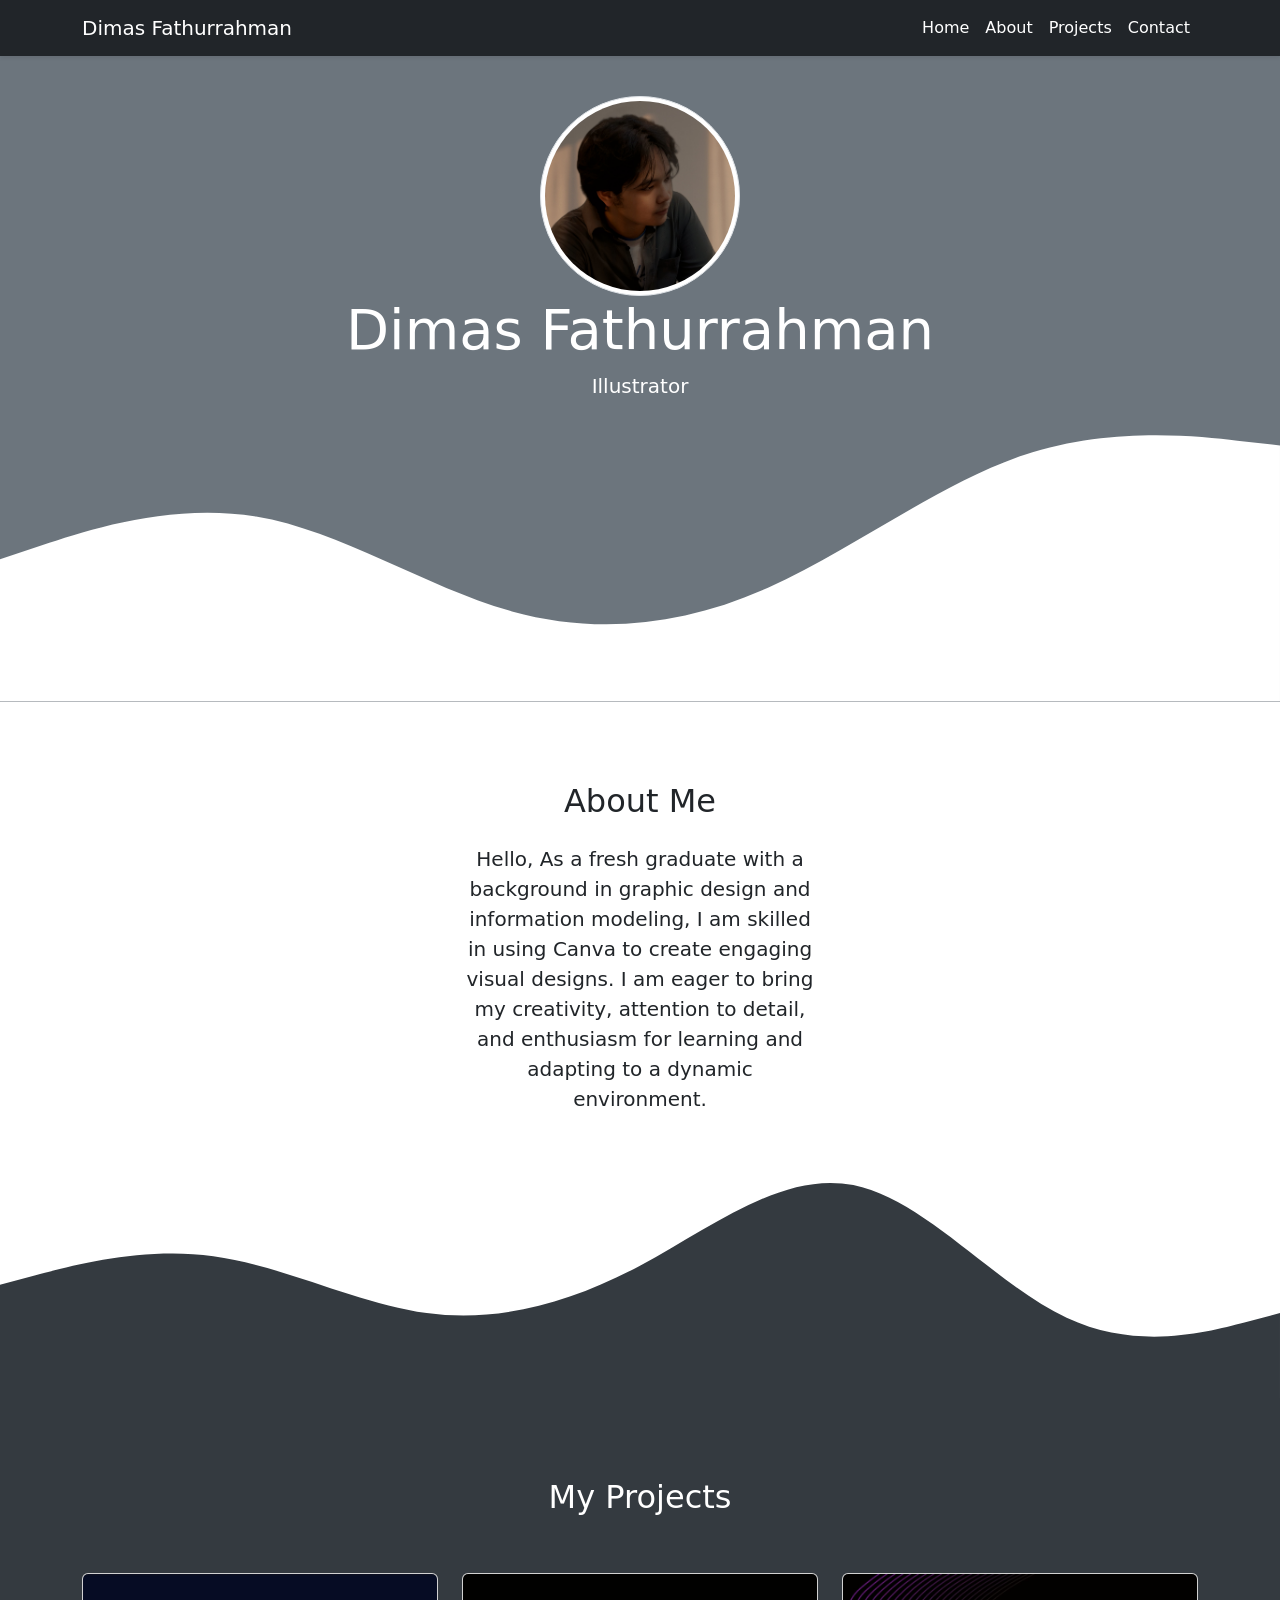
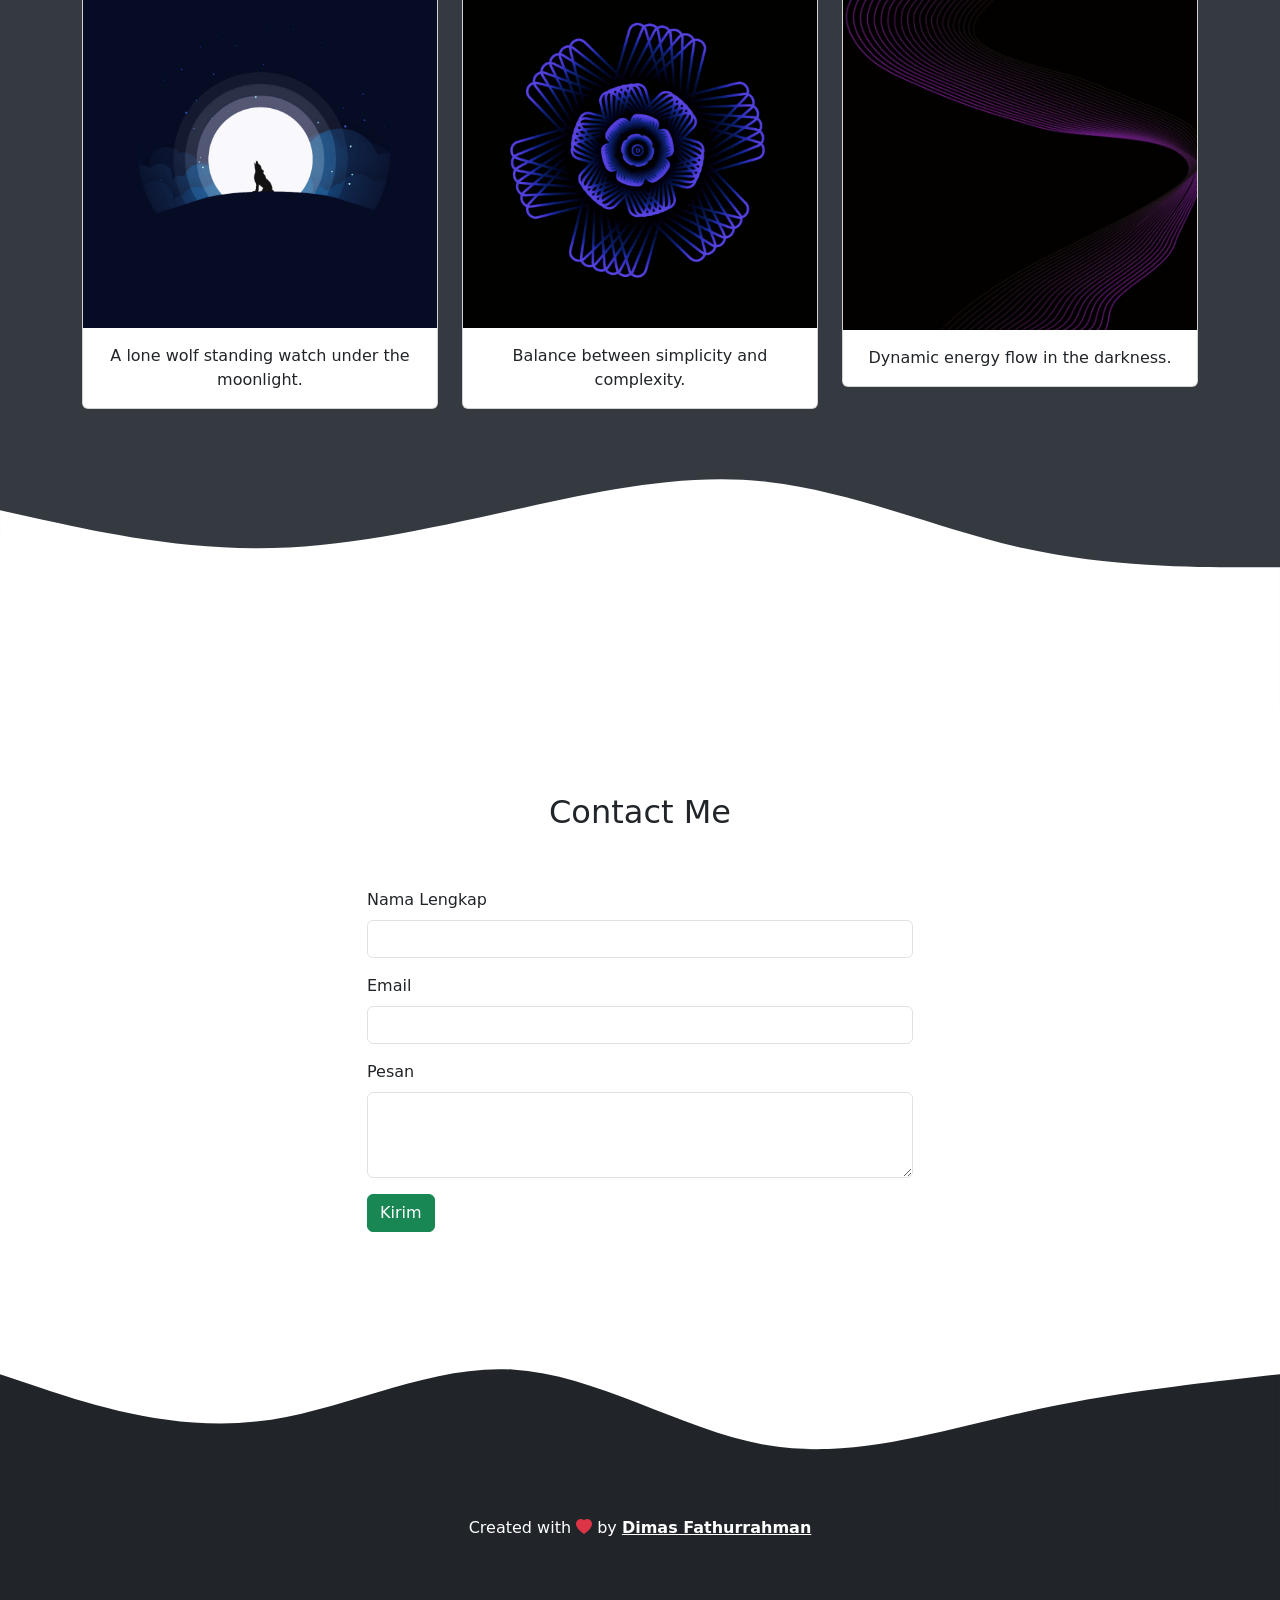
==== index.html @ 8beebd37 "Add Google Analytics" ====
<!DOCTYPE html>
<html lang="en">
  <head>
    <!-- Required meta tags -->
    <meta charset="utf-8" />
    <meta name="viewport" content="width=device-width, initial-scale=1" />

    <!-- Bootstrap CSS -->
    <link href="https://cdn.jsdelivr.net/npm/bootstrap@5.0.2/dist/css/bootstrap.min.css" rel="stylesheet" integrity="sha384-EVSTQN3/azprG1Anm3QDgpJLIm9Nao0Yz1ztcQTwFspd3yD65VohhpuuCOmLASjC" crossorigin="anonymous" />

    <!-- Google tag (gtag.js) -->
    <script async src="https://www.googletagmanager.com/gtag/js?id=G-NC01LEGBZ4"></script>
    <script>
    window.dataLayer = window.dataLayer || [];
    function gtag(){dataLayer.push(arguments);}
    gtag('js', new Date());

   gtag('config', 'G-NC01LEGBZ4');
  </script>

    <!-- Bootstrap Icon -->
    <link rel="stylesheet" href="https://cdn.jsdelivr.net/npm/bootstrap-icons@1.11.3/font/bootstrap-icons.min.css" />

    <!-- AOS -->
    <link rel="stylesheet" href="https://unpkg.com/aos@next/dist/aos.css" />

    <!-- My css -->
    <link rel="stylesheet" href="style.css" />

    <title>My Portofolio | Dimas Fathurrahman</title>
  </head>
  <body id="home">
    <!-- Navbar -->
    <nav class="navbar navbar-expand-lg navbar-light bg-dark shadow-sm fixed-top">
      <div class="container">
        <a class="navbar-brand text-white" href="#">Dimas Fathurrahman</a>
        <button class="navbar-toggler" type="button" data-bs-toggle="collapse" data-bs-target="#navbarNavAltMarkup" aria-controls="navbarNavAltMarkup" aria-expanded="false" aria-label="Toggle navigation">
          <span class="navbar-toggler-icon"></span>
        </button>
        <div class="collapse navbar-collapse" id="navbarNavAltMarkup">
          <div class="navbar-nav ms-auto">
            <a class="nav-link active text-white" aria-current="page" href="#home">Home</a>
            <a class="nav-link text-white" href="#about">About</a>
            <a class="nav-link text-white" href="#projects">Projects</a>
            <a class="nav-link text-white" href="#contact">Contact</a>
          </div>
        </div>
      </div>
    </nav>
    <!-- Akhir Navbar -->

    <!-- Jumbotron -->
    <section class="jumbotron text-center">
      <img src="img/img4.jpeg" alt="Dimas Fathurrahman" width="200" class="rounded-circle img-thumbnail" />
      <h1 class="display-4 text-white">Dimas Fathurrahman</h1>
      <p class="lead text-white">Illustrator</p>
      <svg xmlns="http://www.w3.org/2000/svg" viewBox="0 0 1440 320">
        <path
          fill="#ffffff"
          fill-opacity="1"
          d="M0,160L48,144C96,128,192,96,288,112C384,128,480,192,576,218.7C672,245,768,235,864,192C960,149,1056,75,1152,42.7C1248,11,1344,21,1392,26.7L1440,32L1440,320L1392,320C1344,320,1248,320,1152,320C1056,320,960,320,864,320C768,320,672,320,576,320C480,320,384,320,288,320C192,320,96,320,48,320L0,320Z"
        ></path>
      </svg>
    </section>
    <!-- Akhir Jumbotron -->

    <!-- About -->
    <section id="about">
      <div class="container" data-aos="fade-up" data-aos-offset="250" data-aos-duration="500" data-aos-delay="100">
        <div class="row text-center mb-3">
          <div class="col">
            <h2>About Me</h2>
          </div>
        </div>
        <div class="row justify-content-center fs-5 text-center">
          <div class="col-md-4">Hello, As a fresh graduate with a background in graphic design and information modeling, I am skilled in using Canva to create engaging visual designs. I am eager to bring my creativity, attention to detail, and enthusiasm for learning and adapting to a dynamic environment.</div>
        </div>
      </div>
      <svg xmlns="http://www.w3.org/2000/svg" viewBox="0 0 1440 320">
        <path
          fill="#343A40"
          fill-opacity="1"
          d="M0,192L40,181.3C80,171,160,149,240,160C320,171,400,213,480,224C560,235,640,213,720,170.7C800,128,880,64,960,80C1040,96,1120,192,1200,229.3C1280,267,1360,245,1400,234.7L1440,224L1440,320L1400,320C1360,320,1280,320,1200,320C1120,320,1040,320,960,320C880,320,800,320,720,320C640,320,560,320,480,320C400,320,320,320,240,320C160,320,80,320,40,320L0,320Z"
        ></path>
      </svg>
    </section>
    <!-- Akhir About -->

    <!-- Projects -->
    <section id="projects">
      <div class="container">
        <div class="row text-center pb-5">
          <div class="col text-white">
            <h2>My Projects</h2>
          </div>
        </div>
        <div class="row justify-content-center text-center">
          <div class="col-md-4 mb-3">
            <div class="card" data-aos="flip-left" data-aos-duration="500">
              <img src="img/projects/1.Moon & Wolf.jpeg" class="card-img-top" alt="Project 1" />
              <div class="card-body">
                <p class="card-text">A lone wolf standing watch under the moonlight.</p>
              </div>
            </div>
          </div>
          <div class="col-md-4 mb-3 text-center">
            <div class="card" data-aos="flip-left" data-aos-duration="500" data-aos-delay="100">
              <img src="img/projects/2.flower.jpeg" class="card-img-top" alt="Project 2" />
              <div class="card-body">
                <p class="card-text">Balance between simplicity and complexity.</p>
              </div>
            </div>
          </div>
          <div class="col-md-4 mb-3 text-center">
            <div class="card" data-aos="flip-left" data-aos-duration="500" data-aos-delay="200">
              <img src="img/projects/3.abstrak.jpeg" class="card-img-top" alt="Project 3" />
              <div class="card-body">
                <p class="card-text">Dynamic energy flow in the darkness.</p>
              </div>
            </div>
          </div>
        </div>
      </div>
      <svg xmlns="http://www.w3.org/2000/svg" viewBox="0 0 1440 320">
        <path
          fill="#ffffff"
          fill-opacity="1"
          d="M0,96L48,106.7C96,117,192,139,288,138.7C384,139,480,117,576,96C672,75,768,53,864,64C960,75,1056,117,1152,138.7C1248,160,1344,160,1392,160L1440,160L1440,320L1392,320C1344,320,1248,320,1152,320C1056,320,960,320,864,320C768,320,672,320,576,320C480,320,384,320,288,320C192,320,96,320,48,320L0,320Z"
        ></path>
      </svg>
    </section>
    <!-- Akhir Projects -->

    <!-- Contact -->
    <section id="contact">
      <div class="container">
        <div class="row text-center mb-5 mt-1" data-aos="zoom-in">
          <div class="col">
            <h2>Contact Me</h2>
          </div>
        </div>
        <div class="row justify-content-center">
          <div class="col-md-6">
            <div class="alert alert-success alert-dismissible fade show d-none my-Alert" role="alert">
              <strong>Terima Kasih!</strong> Pesan anda telah kami terima.
              <button type="button" class="btn-close" data-bs-dismiss="alert" aria-label="Close"></button>
            </div>
            <form name="df-contact-form">
              <div class="mb-3" data-aos="zoom-in-right" data-aos-duration="500" data-aos-delay="210">
                <label for="name" class="form-label">Nama Lengkap</label>
                <input type="name" class="form-control" id="name" aria-describedby="name" name="nama" />
              </div>
              <div class="mb-3" data-aos="zoom-in-right" data-aos-duration="500" data-aos-delay="220">
                <label for="email" class="form-label">Email</label>
                <input type="email" class="form-control" id="email" aria-describedby="email" name="email" />
              </div>
              <div class="mb-3" data-aos="zoom-in-right" data-aos-duration="500" data-aos-delay="230">
                <label for="pesan" class="form-label">Pesan</label>
                <textarea class="form-control" id="pesan" rows="3" name="pesan"></textarea>
              </div>
              <button type="submit" class="btn btn-success btn-Kirim" data-aos="zoom-in-right" data-aos-duration="500" data-aos-delay="240">Kirim</button>

              <button class="btn btn-primary btn-Loading d-none" type="button" disabled>
                <span class="spinner-border spinner-border-sm" role="status" aria-hidden="true"></span>
                Loading...
              </button>
            </form>
          </div>
        </div>
      </div>
      <svg xmlns="http://www.w3.org/2000/svg" viewBox="0 0 1440 320">
        <path
          fill="#212529"
          fill-opacity="1"
          d="M0,160L48,176C96,192,192,224,288,213.3C384,203,480,149,576,154.7C672,160,768,224,864,240C960,256,1056,224,1152,202.7C1248,181,1344,171,1392,165.3L1440,160L1440,320L1392,320C1344,320,1248,320,1152,320C1056,320,960,320,864,320C768,320,672,320,576,320C480,320,384,320,288,320C192,320,96,320,48,320L0,320Z"
        ></path>
      </svg>
    </section>
    <!-- Akhir Contact -->

    <!-- Footer -->
    <footer class="bg-dark text-white text-center pb-5">
      <p>Created with <i class="bi bi-heart-fill text-danger"></i> by <a href="https://www.instagram.com/thrhmn_/" class="text-white fw-bold text-center">Dimas Fathurrahman</a></p>
    </footer>
    <!-- Akhir Footer -->

    <script src="https://cdn.jsdelivr.net/npm/bootstrap@5.0.2/dist/js/bootstrap.bundle.min.js" integrity="sha384-MrcW6ZMFYlzcLA8Nl+NtUVF0sA7MsXsP1UyJoMp4YLEuNSfAP+JcXn/tWtIaxVXM" crossorigin="anonymous"></script>

    <script src="https://unpkg.com/aos@next/dist/aos.js"></script>
    <script>
      AOS.init({
        once: true,
      });
    </script>

    <script>
      const scriptURL = 'https://script.google.com/macros/s/AKfycbwLr-Pr0lp5Mek0Xwo0tC-mddQ91DbyA2k76PcYAAP-7Ls1w9oLa7tsB1VJ7W-6szqH/exec';
      const form = document.forms['df-contact-form'];
      const btnKirim = document.querySelector('.btn-Kirim');
      const btnLoading = document.querySelector('.btn-Loading');
      const myAlert = document.querySelector('.my-Alert');

      form.addEventListener('submit', (e) => {
        e.preventDefault();
        // ketika tombol submit diklik
        // tampilkan tombol loading, hilangkan tombol kirim
        btnLoading.classList.toggle('d-none');
        btnKirim.classList.toggle('d-none');
        fetch(scriptURL, { method: 'POST', body: new FormData(form) })
          .then((response) => {
            // tampilkan tombol kirim, hilangkan tombol loading
            btnLoading.classList.toggle('d-none');
            btnKirim.classList.toggle('d-none');
            // tampilkan alert
            myAlert.classList.toggle('d-none');
            // reset formnya
            form.reset();
            console.log('Success!', response);
          })
          .catch((error) => console.error('Error!', error.message));
      });
    </script>
  </body>
</html>
---- style.css ----
.jumbotron {
  padding-top: 6rem;
  background-color: #6C757D;
}

#projects {
  background-color: #343A40;
}

section {
  padding-top: 5rem;
}
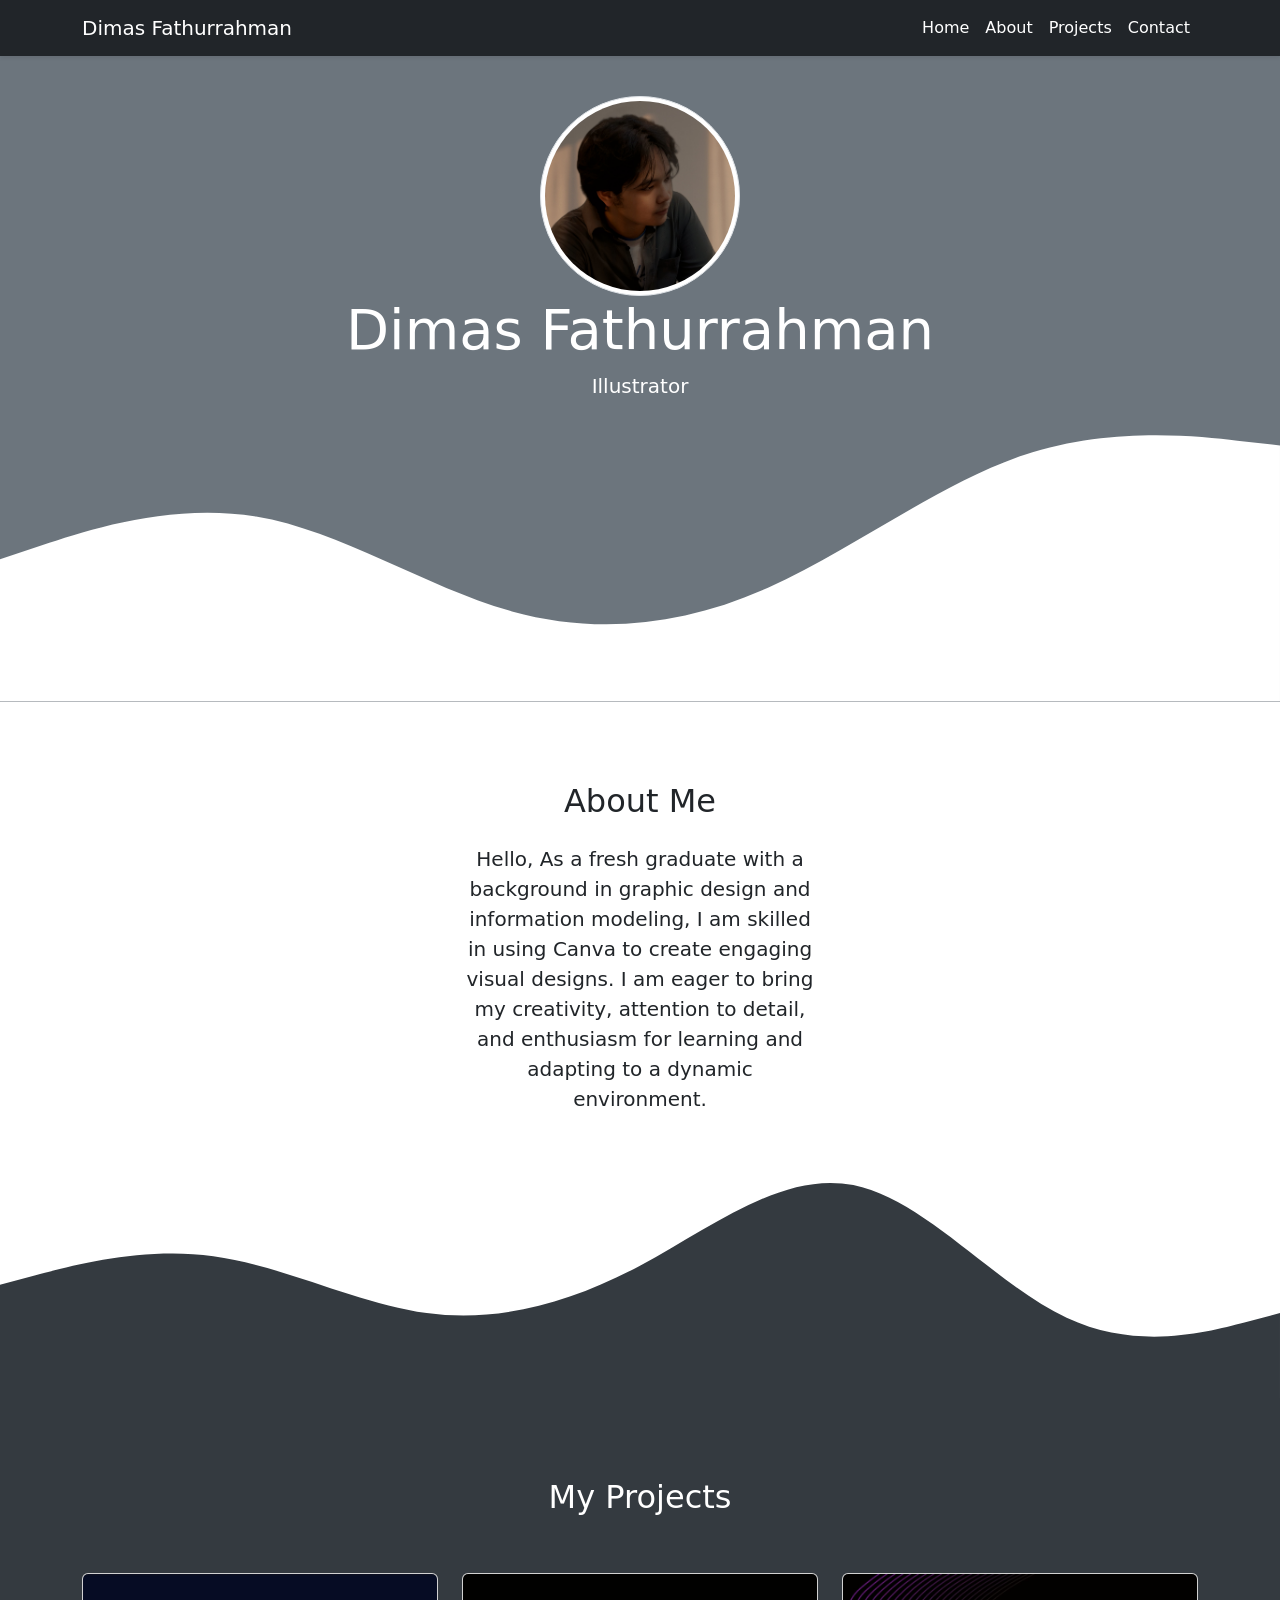
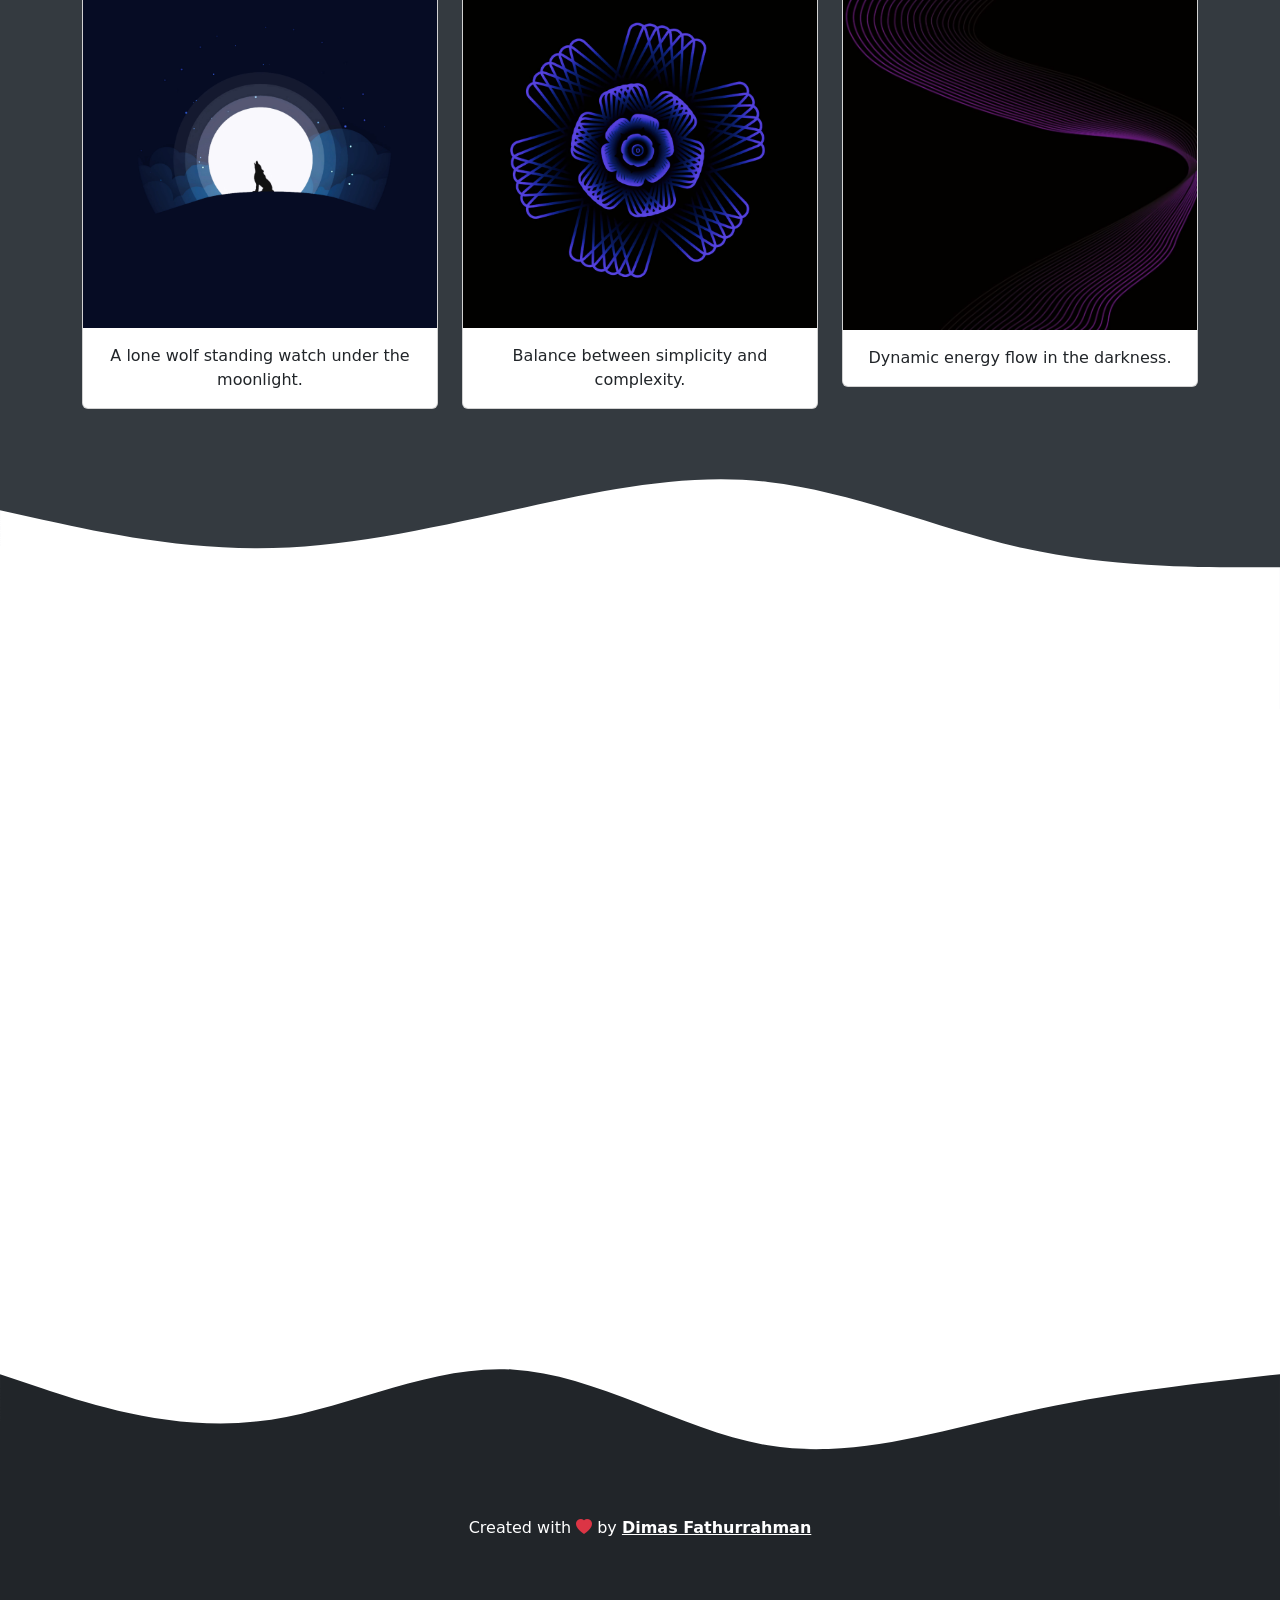
==== commit 2c49036a: "Add GSC" ====
--- a/index.html
+++ b/index.html
@@ -7,6 +7,9 @@
 
     <!-- Bootstrap CSS -->
     <link href="https://cdn.jsdelivr.net/npm/bootstrap@5.0.2/dist/css/bootstrap.min.css" rel="stylesheet" integrity="sha384-EVSTQN3/azprG1Anm3QDgpJLIm9Nao0Yz1ztcQTwFspd3yD65VohhpuuCOmLASjC" crossorigin="anonymous" />
+
+    <!-- Google Search Console (GSC) -->
+    <meta name="google-site-verification" content="OAF0Wc9Ae4tb3LP0bGhVXVyL1AJOgVFbr2JbV7_A9CA" />
 
     <!-- Google tag (gtag.js) -->
     <script async src="https://www.googletagmanager.com/gtag/js?id=G-NC01LEGBZ4"></script>
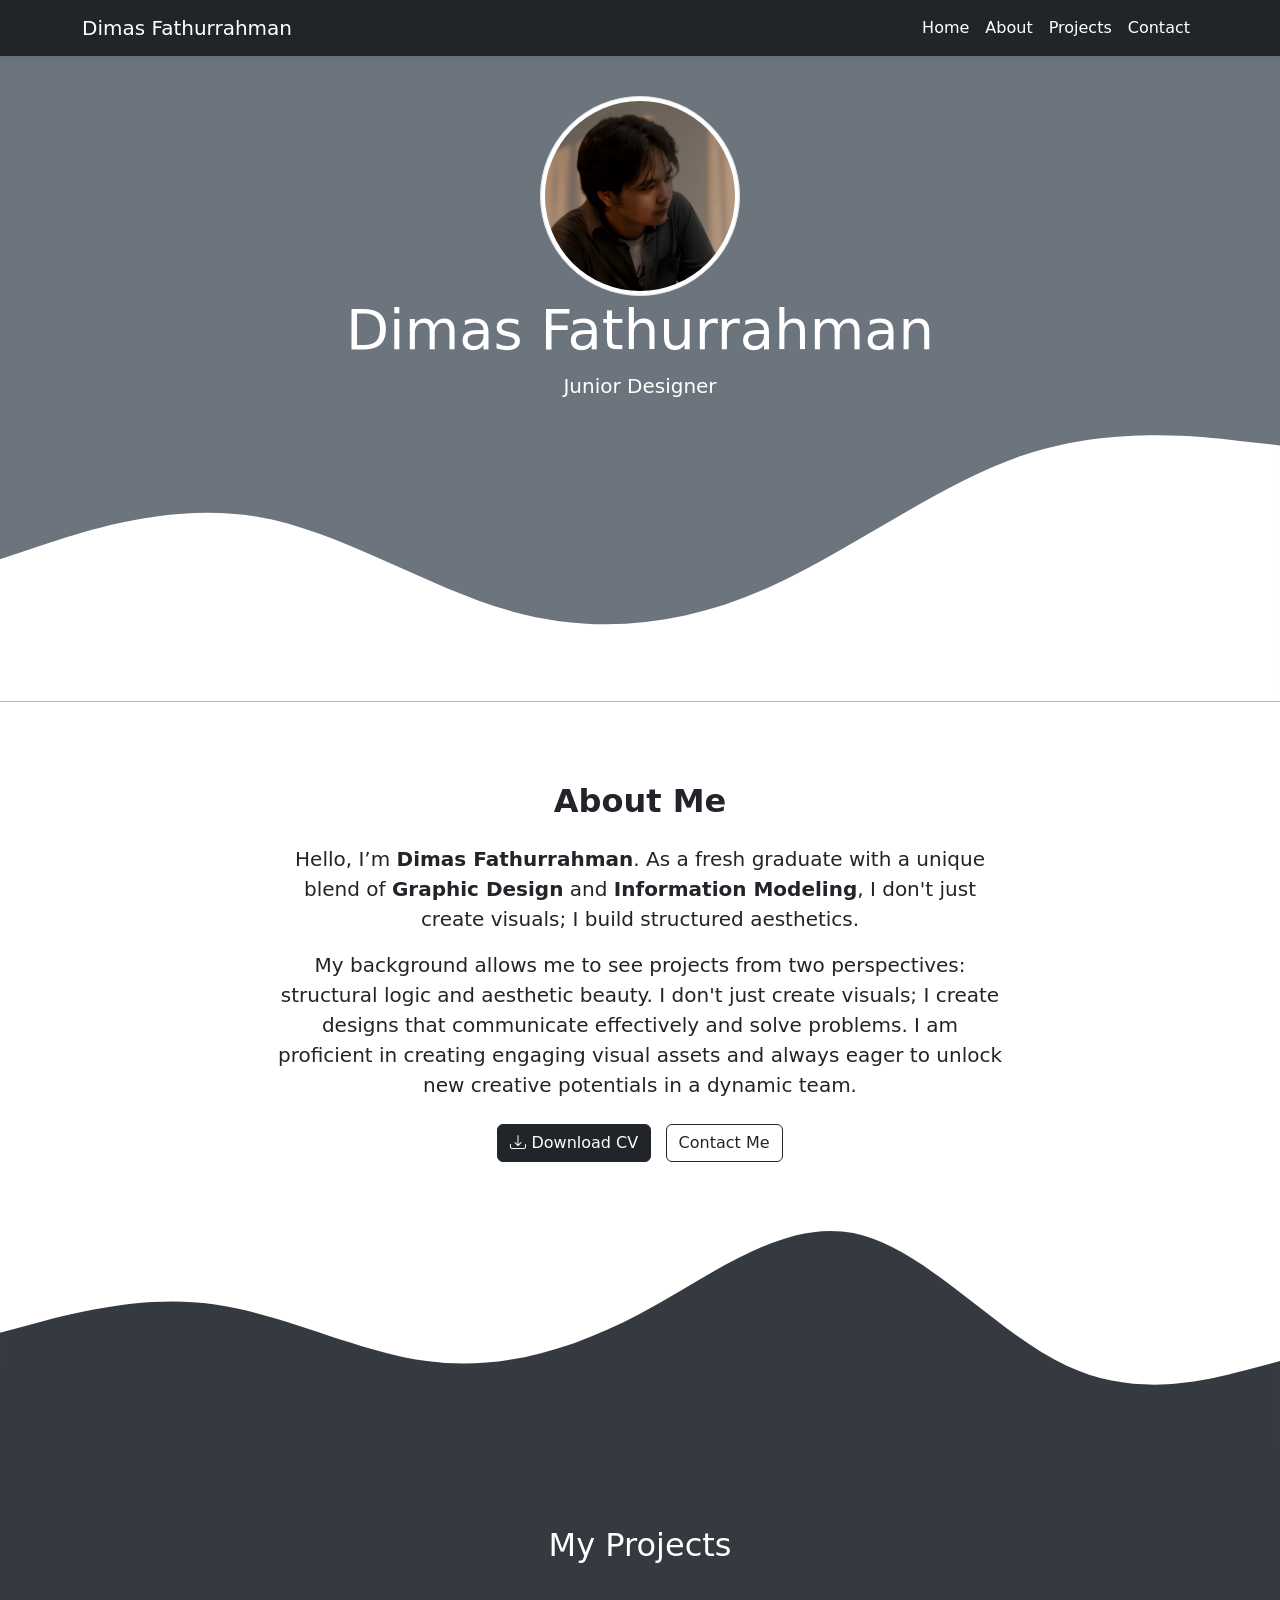
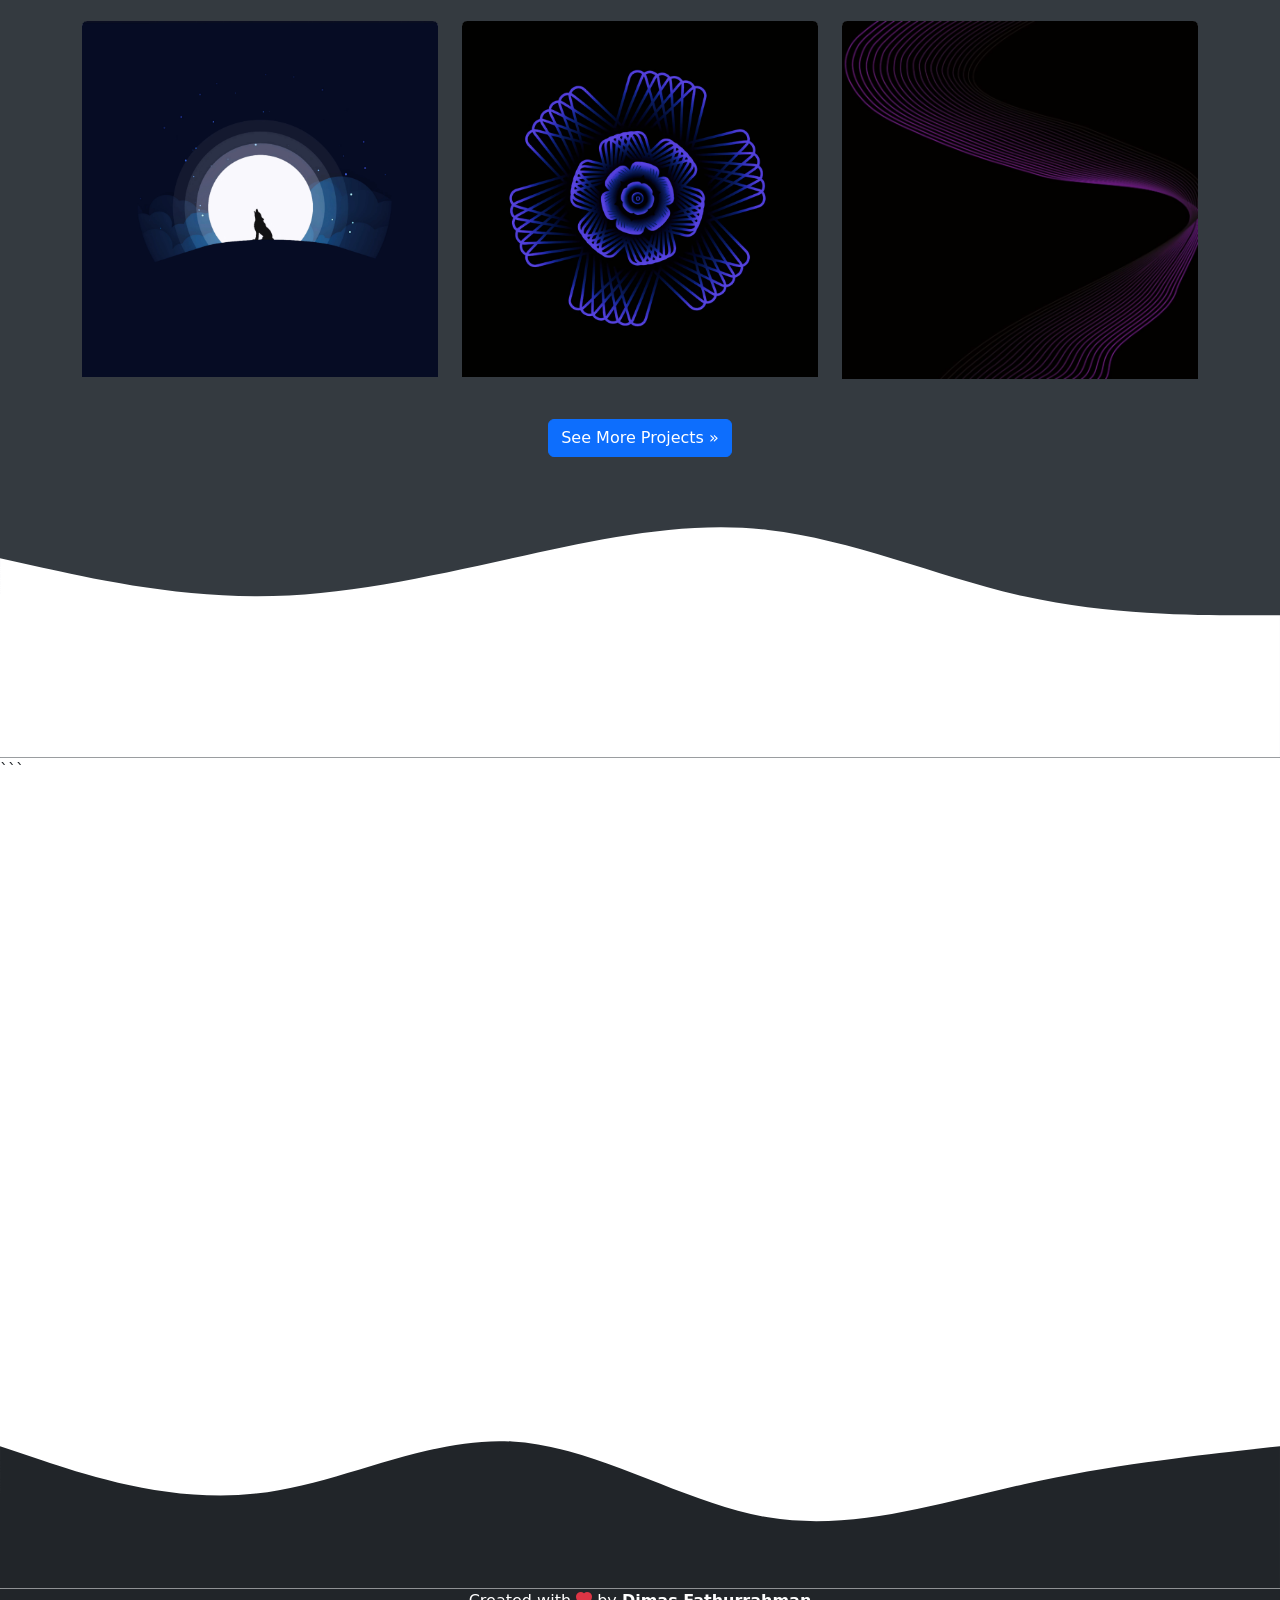
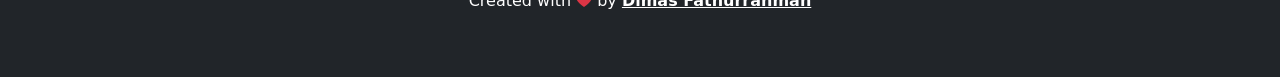
==== commit 7da0ed7f: "Major portfolio revision" ====
--- a/index.html
+++ b/index.html
@@ -56,7 +56,7 @@
     <section class="jumbotron text-center">
       <img src="img/img4.jpeg" alt="Dimas Fathurrahman" width="200" class="rounded-circle img-thumbnail" />
       <h1 class="display-4 text-white">Dimas Fathurrahman</h1>
-      <p class="lead text-white">Illustrator</p>
+      <p class="lead text-white">Junior Designer</p>
       <svg xmlns="http://www.w3.org/2000/svg" viewBox="0 0 1440 320">
         <path
           fill="#ffffff"
@@ -68,23 +68,32 @@
     <!-- Akhir Jumbotron -->
 
     <!-- About -->
-    <section id="about">
-      <div class="container" data-aos="fade-up" data-aos-offset="250" data-aos-duration="500" data-aos-delay="100">
+    <section id="about" style="padding-top: 5rem;">
+      <div class="container" data-aos="fade-up">
         <div class="row text-center mb-3">
           <div class="col">
-            <h2>About Me</h2>
-          </div>
-        </div>
+            <h2 class="fw-bold">About Me</h2>
+          </div>
+        </div>
+        
         <div class="row justify-content-center fs-5 text-center">
-          <div class="col-md-4">Hello, As a fresh graduate with a background in graphic design and information modeling, I am skilled in using Canva to create engaging visual designs. I am eager to bring my creativity, attention to detail, and enthusiasm for learning and adapting to a dynamic environment.</div>
-        </div>
-      </div>
-      <svg xmlns="http://www.w3.org/2000/svg" viewBox="0 0 1440 320">
-        <path
-          fill="#343A40"
-          fill-opacity="1"
-          d="M0,192L40,181.3C80,171,160,149,240,160C320,171,400,213,480,224C560,235,640,213,720,170.7C800,128,880,64,960,80C1040,96,1120,192,1200,229.3C1280,267,1360,245,1400,234.7L1440,224L1440,320L1400,320C1360,320,1280,320,1200,320C1120,320,1040,320,960,320C880,320,800,320,720,320C640,320,560,320,480,320C400,320,320,320,240,320C160,320,80,320,40,320L0,320Z"
-        ></path>
+          <div class="col-md-8"> <p>
+              Hello, I’m <strong>Dimas Fathurrahman</strong>. As a fresh graduate with a unique blend of <strong>Graphic Design</strong> and <strong>Information Modeling</strong>, I don't just create visuals; I build structured aesthetics.
+            </p>
+            <p class="mb-4">
+               My background allows me to see projects from two perspectives: structural logic and aesthetic beauty. I don't just create visuals; I create designs that communicate effectively and solve problems. I am proficient in creating engaging visual assets and always eager to unlock new creative potentials in a dynamic team.
+            </p>
+            
+            <div>
+                <a href="docs/MyCurriculum Vitae.pdf" download class="btn btn-dark me-2"><i class="bi bi-download"></i> Download CV</a>
+                <a href="#contact" class="btn btn-outline-dark">Contact Me</a>
+            </div>
+          </div>
+        </div>
+      </div>
+      
+      <svg xmlns="http://www.w3.org/2000/svg" viewBox="0 0 1440 320">
+        <path fill="#343A40" fill-opacity="1" d="M0,192L40,181.3C80,171,160,149,240,160C320,171,400,213,480,224C560,235,640,213,720,170.7C800,128,880,64,960,80C1040,96,1120,192,1200,229.3C1280,267,1360,245,1400,234.7L1440,224L1440,320L1400,320C1360,320,1280,320,1200,320C1120,320,1040,320,960,320C880,320,800,320,720,320C640,320,560,320,480,320C400,320,320,320,240,320C160,320,80,320,40,320L0,320Z"></path>
       </svg>
     </section>
     <!-- Akhir About -->
@@ -97,32 +106,40 @@
             <h2>My Projects</h2>
           </div>
         </div>
+        
         <div class="row justify-content-center text-center">
+          
           <div class="col-md-4 mb-3">
-            <div class="card" data-aos="flip-left" data-aos-duration="500">
-              <img src="img/projects/1.Moon & Wolf.jpeg" class="card-img-top" alt="Project 1" />
-              <div class="card-body">
-                <p class="card-text">A lone wolf standing watch under the moonlight.</p>
-              </div>
-            </div>
-          </div>
+            <div class="card border-0" data-aos="flip-left" data-aos-duration="500">
+              <a href="projects.html">
+                <img src="img/projects/1.Moon & Wolf.jpeg" class="card-img-top" alt="Project 1" />
+              </a>
+            </div>
+          </div>
+
           <div class="col-md-4 mb-3 text-center">
-            <div class="card" data-aos="flip-left" data-aos-duration="500" data-aos-delay="100">
-              <img src="img/projects/2.flower.jpeg" class="card-img-top" alt="Project 2" />
-              <div class="card-body">
-                <p class="card-text">Balance between simplicity and complexity.</p>
-              </div>
-            </div>
-          </div>
+            <div class="card border-0" data-aos="flip-left" data-aos-duration="500" data-aos-delay="100">
+              <a href="projects.html">
+                <img src="img/projects/2.flower.jpeg" class="card-img-top" alt="Project 2" />
+              </a>
+            </div>
+          </div>
+
           <div class="col-md-4 mb-3 text-center">
-            <div class="card" data-aos="flip-left" data-aos-duration="500" data-aos-delay="200">
-              <img src="img/projects/3.abstrak.jpeg" class="card-img-top" alt="Project 3" />
-              <div class="card-body">
-                <p class="card-text">Dynamic energy flow in the darkness.</p>
-              </div>
-            </div>
-          </div>
-        </div>
+            <div class="card border-0" data-aos="flip-left" data-aos-duration="500" data-aos-delay="200">
+              <a href="projects.html">
+                <img src="img/projects/3.abstrak.jpeg" class="card-img-top" alt="Project 3" />
+              </a>
+            </div>
+          </div>
+        </div>
+
+        <div class="row text-center mt-4 mb-3">
+            <div class="col">
+                <a href="projects.html" class="btn btn-primary text-white">See More Projects &raquo;</a>
+            </div>
+        </div>
+
       </div>
       <svg xmlns="http://www.w3.org/2000/svg" viewBox="0 0 1440 320">
         <path
@@ -132,6 +149,7 @@
         ></path>
       </svg>
     </section>
+    ```
     <!-- Akhir Projects -->
 
     <!-- Contact -->
@@ -150,7 +168,7 @@
             </div>
             <form name="df-contact-form">
               <div class="mb-3" data-aos="zoom-in-right" data-aos-duration="500" data-aos-delay="210">
-                <label for="name" class="form-label">Nama Lengkap</label>
+                <label for="name" class="form-label">Full Name</label>
                 <input type="name" class="form-control" id="name" aria-describedby="name" name="nama" />
               </div>
               <div class="mb-3" data-aos="zoom-in-right" data-aos-duration="500" data-aos-delay="220">
@@ -158,10 +176,10 @@
                 <input type="email" class="form-control" id="email" aria-describedby="email" name="email" />
               </div>
               <div class="mb-3" data-aos="zoom-in-right" data-aos-duration="500" data-aos-delay="230">
-                <label for="pesan" class="form-label">Pesan</label>
+                <label for="pesan" class="form-label">Message</label>
                 <textarea class="form-control" id="pesan" rows="3" name="pesan"></textarea>
               </div>
-              <button type="submit" class="btn btn-success btn-Kirim" data-aos="zoom-in-right" data-aos-duration="500" data-aos-delay="240">Kirim</button>
+              <button type="submit" class="btn btn-success btn-Kirim" data-aos="zoom-in-right" data-aos-duration="500" data-aos-delay="240">Send</button>
 
               <button class="btn btn-primary btn-Loading d-none" type="button" disabled>
                 <span class="spinner-border spinner-border-sm" role="status" aria-hidden="true"></span>
--- a/style.css
+++ b/style.css
@@ -10,3 +10,31 @@
 section {
   padding-top: 5rem;
 }
+
+
+/* ===== PROJECTS PAGE ===== */
+.project-card {
+  background-color: #222;
+  border: none;
+  transition: transform 0.3s ease, box-shadow 0.3s ease;
+}
+
+.project-card:hover {
+  transform: translateY(-6px);
+  box-shadow: 0 15px 30px rgba(0, 0, 0, 0.35);
+}
+
+.project-card img {
+  height: 250px;
+  object-fit: cover;
+}
+
+.project-card .card-title {
+  font-weight: 600;
+}
+
+.project-card .card-text {
+  color: #bbb;
+  font-size: 0.95rem;
+}
+
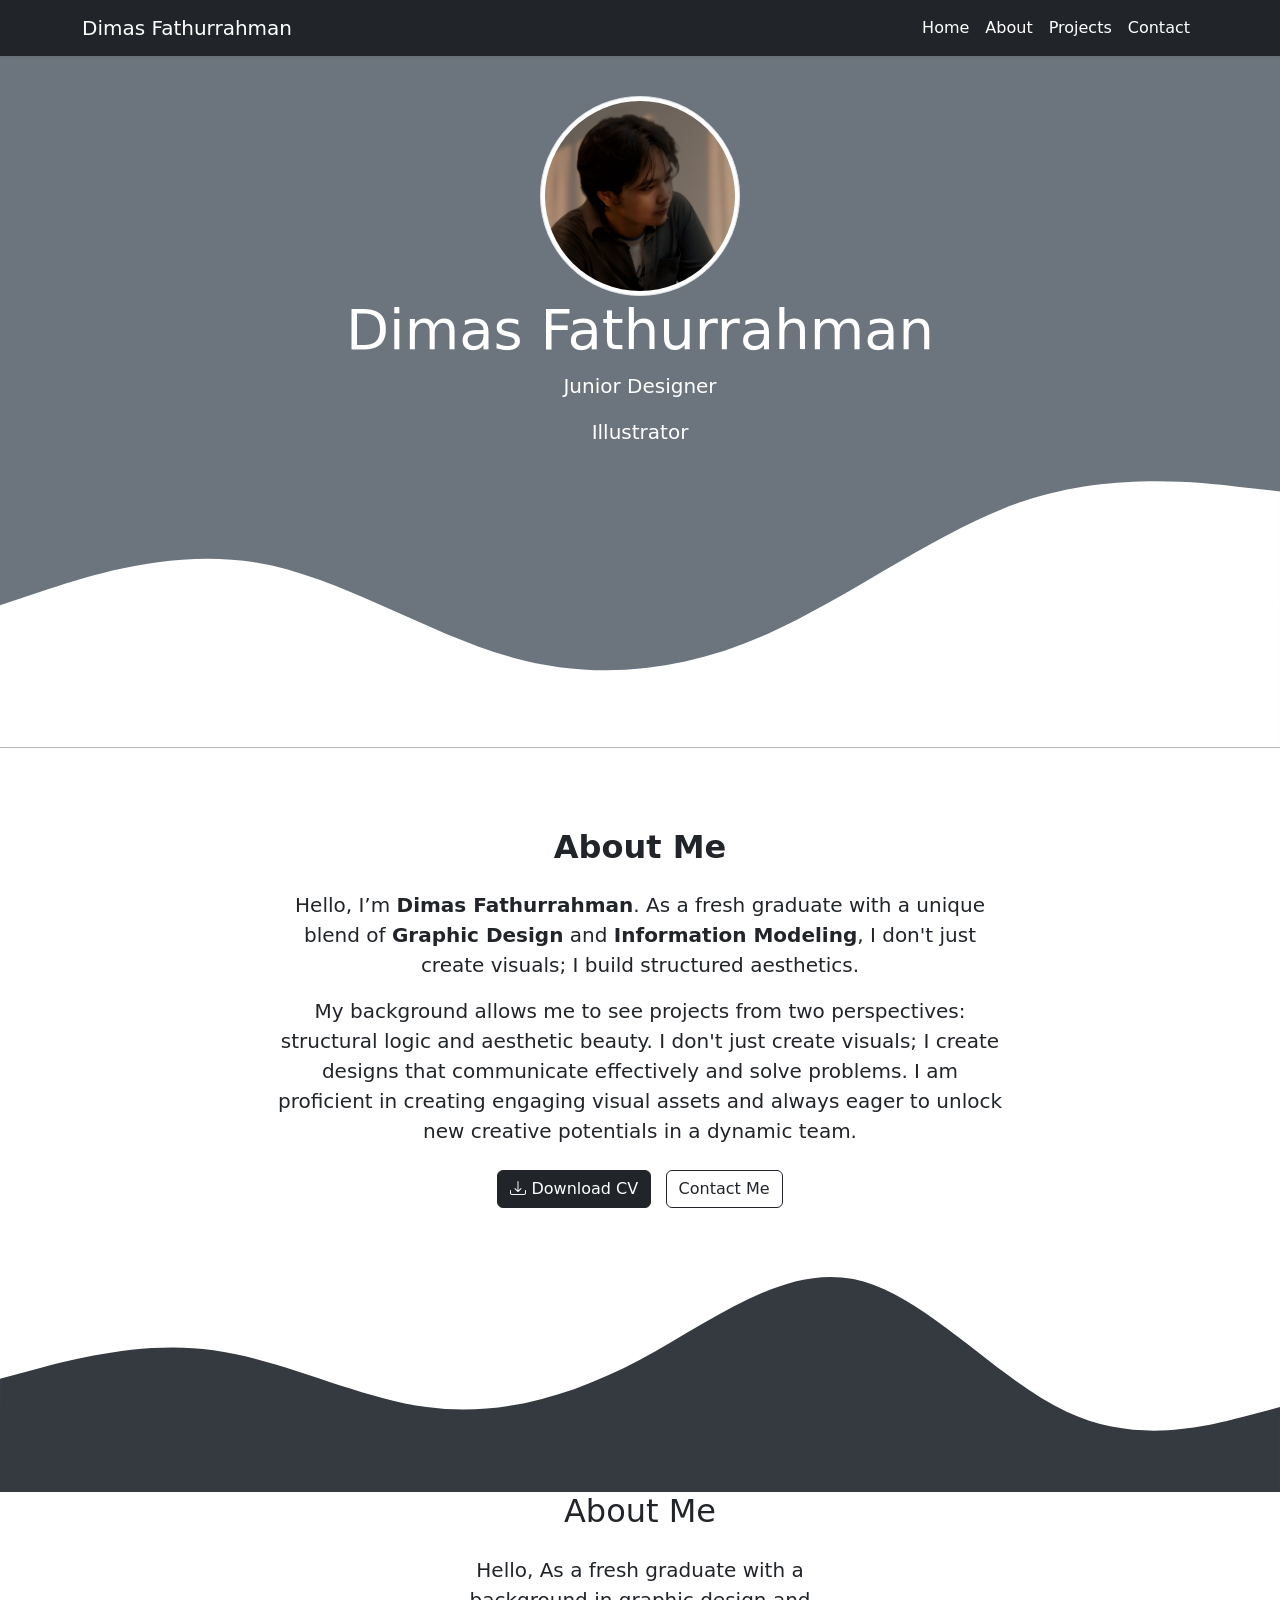
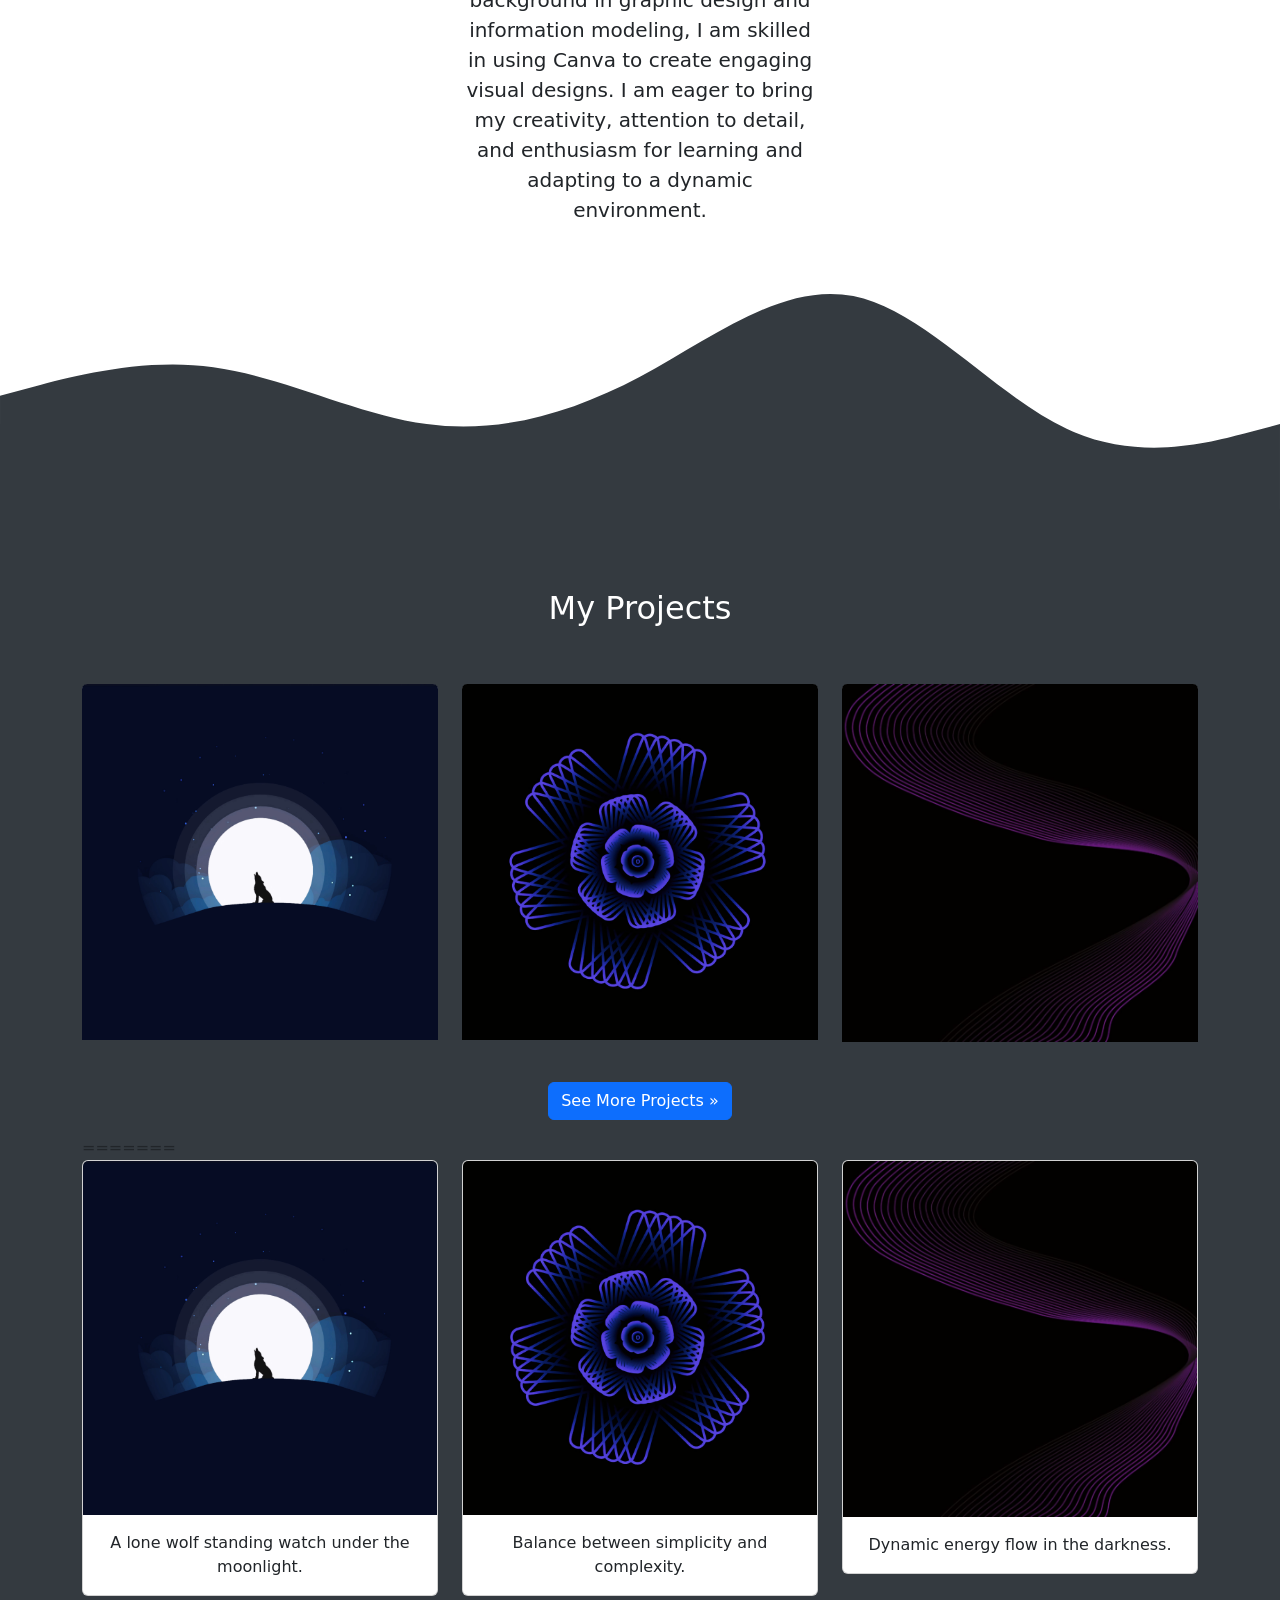
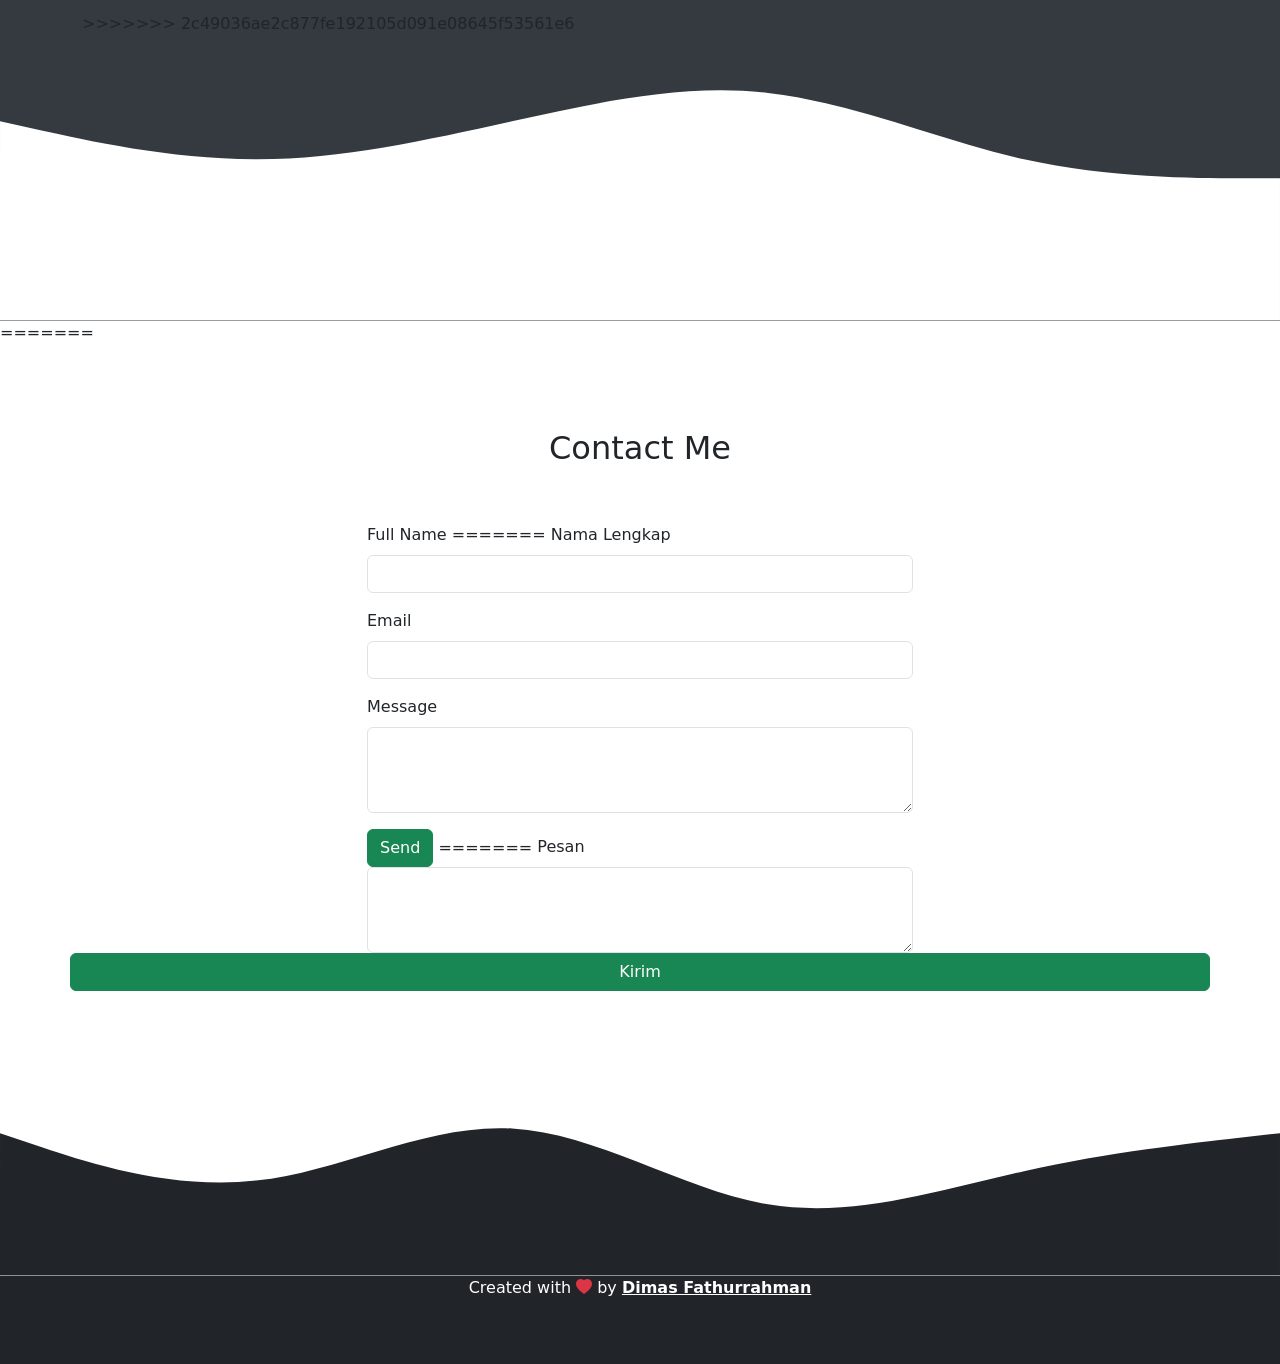
==== commit c0497996: "Resolve merge conflict: use local version" ====
--- a/index.html
+++ b/index.html
@@ -57,6 +57,7 @@
       <img src="img/img4.jpeg" alt="Dimas Fathurrahman" width="200" class="rounded-circle img-thumbnail" />
       <h1 class="display-4 text-white">Dimas Fathurrahman</h1>
       <p class="lead text-white">Junior Designer</p>
+      <p class="lead text-white">Illustrator</p>
       <svg xmlns="http://www.w3.org/2000/svg" viewBox="0 0 1440 320">
         <path
           fill="#ffffff"
@@ -94,6 +95,24 @@
       
       <svg xmlns="http://www.w3.org/2000/svg" viewBox="0 0 1440 320">
         <path fill="#343A40" fill-opacity="1" d="M0,192L40,181.3C80,171,160,149,240,160C320,171,400,213,480,224C560,235,640,213,720,170.7C800,128,880,64,960,80C1040,96,1120,192,1200,229.3C1280,267,1360,245,1400,234.7L1440,224L1440,320L1400,320C1360,320,1280,320,1200,320C1120,320,1040,320,960,320C880,320,800,320,720,320C640,320,560,320,480,320C400,320,320,320,240,320C160,320,80,320,40,320L0,320Z"></path>
+=======
+    <section id="about">
+      <div class="container" data-aos="fade-up" data-aos-offset="250" data-aos-duration="500" data-aos-delay="100">
+        <div class="row text-center mb-3">
+          <div class="col">
+            <h2>About Me</h2>
+          </div>
+        </div>
+        <div class="row justify-content-center fs-5 text-center">
+          <div class="col-md-4">Hello, As a fresh graduate with a background in graphic design and information modeling, I am skilled in using Canva to create engaging visual designs. I am eager to bring my creativity, attention to detail, and enthusiasm for learning and adapting to a dynamic environment.</div>
+        </div>
+      </div>
+      <svg xmlns="http://www.w3.org/2000/svg" viewBox="0 0 1440 320">
+        <path
+          fill="#343A40"
+          fill-opacity="1"
+          d="M0,192L40,181.3C80,171,160,149,240,160C320,171,400,213,480,224C560,235,640,213,720,170.7C800,128,880,64,960,80C1040,96,1120,192,1200,229.3C1280,267,1360,245,1400,234.7L1440,224L1440,320L1400,320C1360,320,1280,320,1200,320C1120,320,1040,320,960,320C880,320,800,320,720,320C640,320,560,320,480,320C400,320,320,320,240,320C160,320,80,320,40,320L0,320Z"
+        ></path>
       </svg>
     </section>
     <!-- Akhir About -->
@@ -106,6 +125,7 @@
             <h2>My Projects</h2>
           </div>
         </div>
+
         
         <div class="row justify-content-center text-center">
           
@@ -140,6 +160,34 @@
             </div>
         </div>
 
+=======
+        <div class="row justify-content-center text-center">
+          <div class="col-md-4 mb-3">
+            <div class="card" data-aos="flip-left" data-aos-duration="500">
+              <img src="img/projects/1.Moon & Wolf.jpeg" class="card-img-top" alt="Project 1" />
+              <div class="card-body">
+                <p class="card-text">A lone wolf standing watch under the moonlight.</p>
+              </div>
+            </div>
+          </div>
+          <div class="col-md-4 mb-3 text-center">
+            <div class="card" data-aos="flip-left" data-aos-duration="500" data-aos-delay="100">
+              <img src="img/projects/2.flower.jpeg" class="card-img-top" alt="Project 2" />
+              <div class="card-body">
+                <p class="card-text">Balance between simplicity and complexity.</p>
+              </div>
+            </div>
+          </div>
+          <div class="col-md-4 mb-3 text-center">
+            <div class="card" data-aos="flip-left" data-aos-duration="500" data-aos-delay="200">
+              <img src="img/projects/3.abstrak.jpeg" class="card-img-top" alt="Project 3" />
+              <div class="card-body">
+                <p class="card-text">Dynamic energy flow in the darkness.</p>
+              </div>
+            </div>
+          </div>
+        </div>
+>>>>>>> 2c49036ae2c877fe192105d091e08645f53561e6
       </div>
       <svg xmlns="http://www.w3.org/2000/svg" viewBox="0 0 1440 320">
         <path
@@ -149,7 +197,7 @@
         ></path>
       </svg>
     </section>
-    ```
+=======
     <!-- Akhir Projects -->
 
     <!-- Contact -->
@@ -169,6 +217,8 @@
             <form name="df-contact-form">
               <div class="mb-3" data-aos="zoom-in-right" data-aos-duration="500" data-aos-delay="210">
                 <label for="name" class="form-label">Full Name</label>
+=======
+                <label for="name" class="form-label">Nama Lengkap</label>
                 <input type="name" class="form-control" id="name" aria-describedby="name" name="nama" />
               </div>
               <div class="mb-3" data-aos="zoom-in-right" data-aos-duration="500" data-aos-delay="220">
@@ -176,10 +226,17 @@
                 <input type="email" class="form-control" id="email" aria-describedby="email" name="email" />
               </div>
               <div class="mb-3" data-aos="zoom-in-right" data-aos-duration="500" data-aos-delay="230">
+
                 <label for="pesan" class="form-label">Message</label>
                 <textarea class="form-control" id="pesan" rows="3" name="pesan"></textarea>
               </div>
               <button type="submit" class="btn btn-success btn-Kirim" data-aos="zoom-in-right" data-aos-duration="500" data-aos-delay="240">Send</button>
+=======
+                <label for="pesan" class="form-label">Pesan</label>
+                <textarea class="form-control" id="pesan" rows="3" name="pesan"></textarea>
+              </div>
+              <button type="submit" class="btn btn-success btn-Kirim" data-aos="zoom-in-right" data-aos-duration="500" data-aos-delay="240">Kirim</button>
+
 
               <button class="btn btn-primary btn-Loading d-none" type="button" disabled>
                 <span class="spinner-border spinner-border-sm" role="status" aria-hidden="true"></span>
--- a/style.css
+++ b/style.css
@@ -10,6 +10,7 @@
 section {
   padding-top: 5rem;
 }
+
 
 
 /* ===== PROJECTS PAGE ===== */
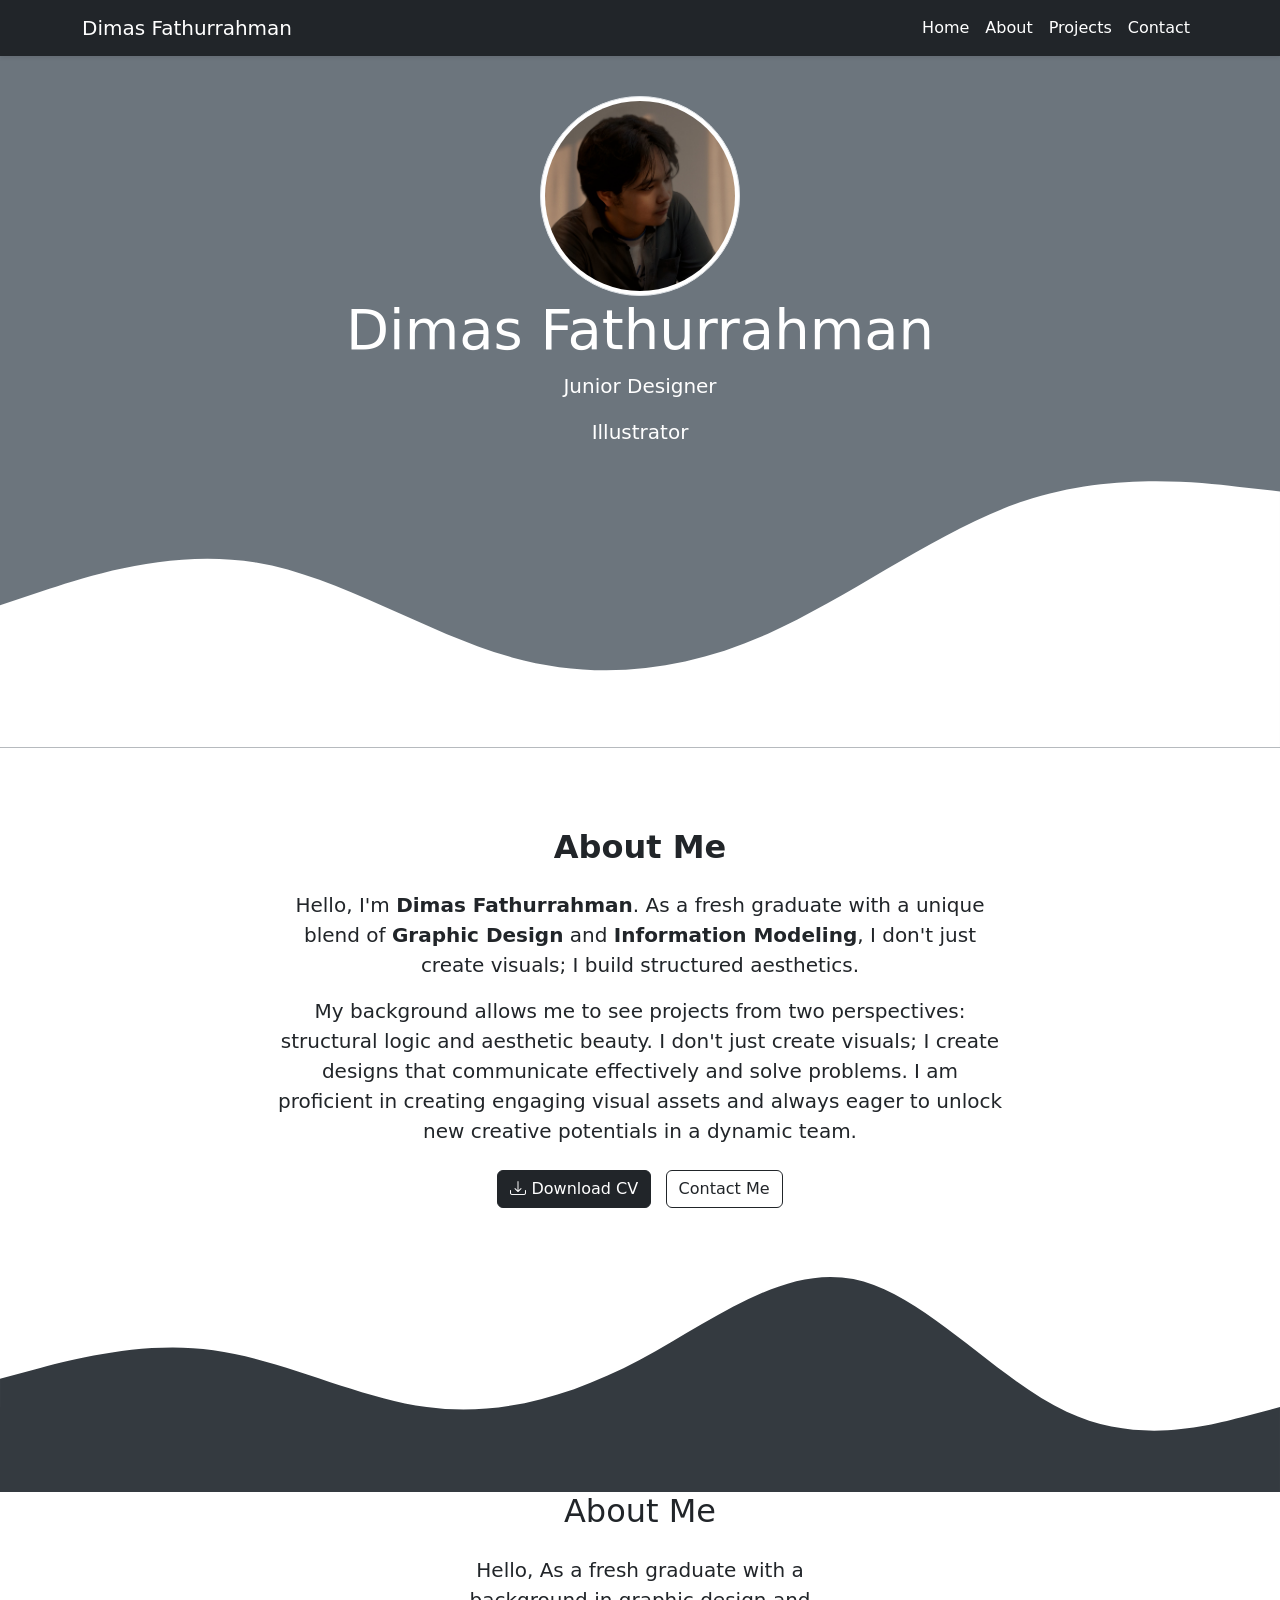
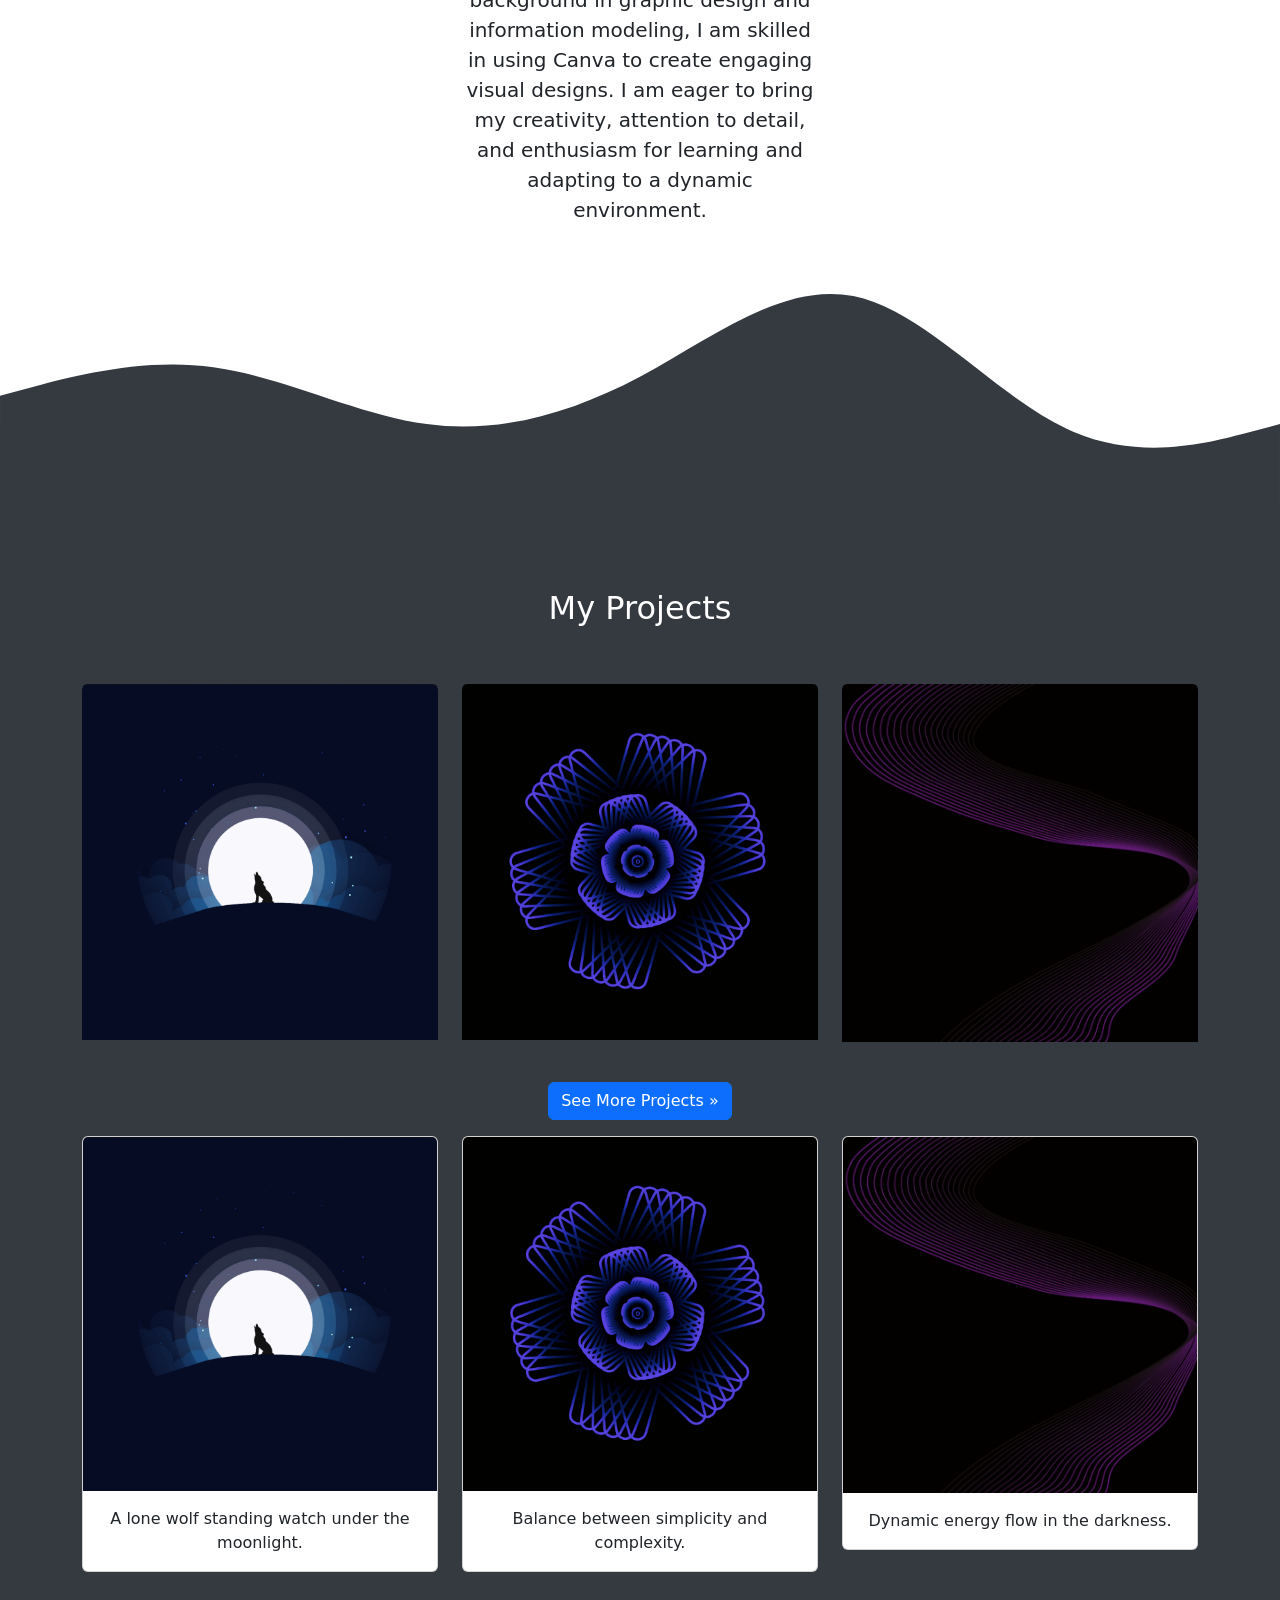
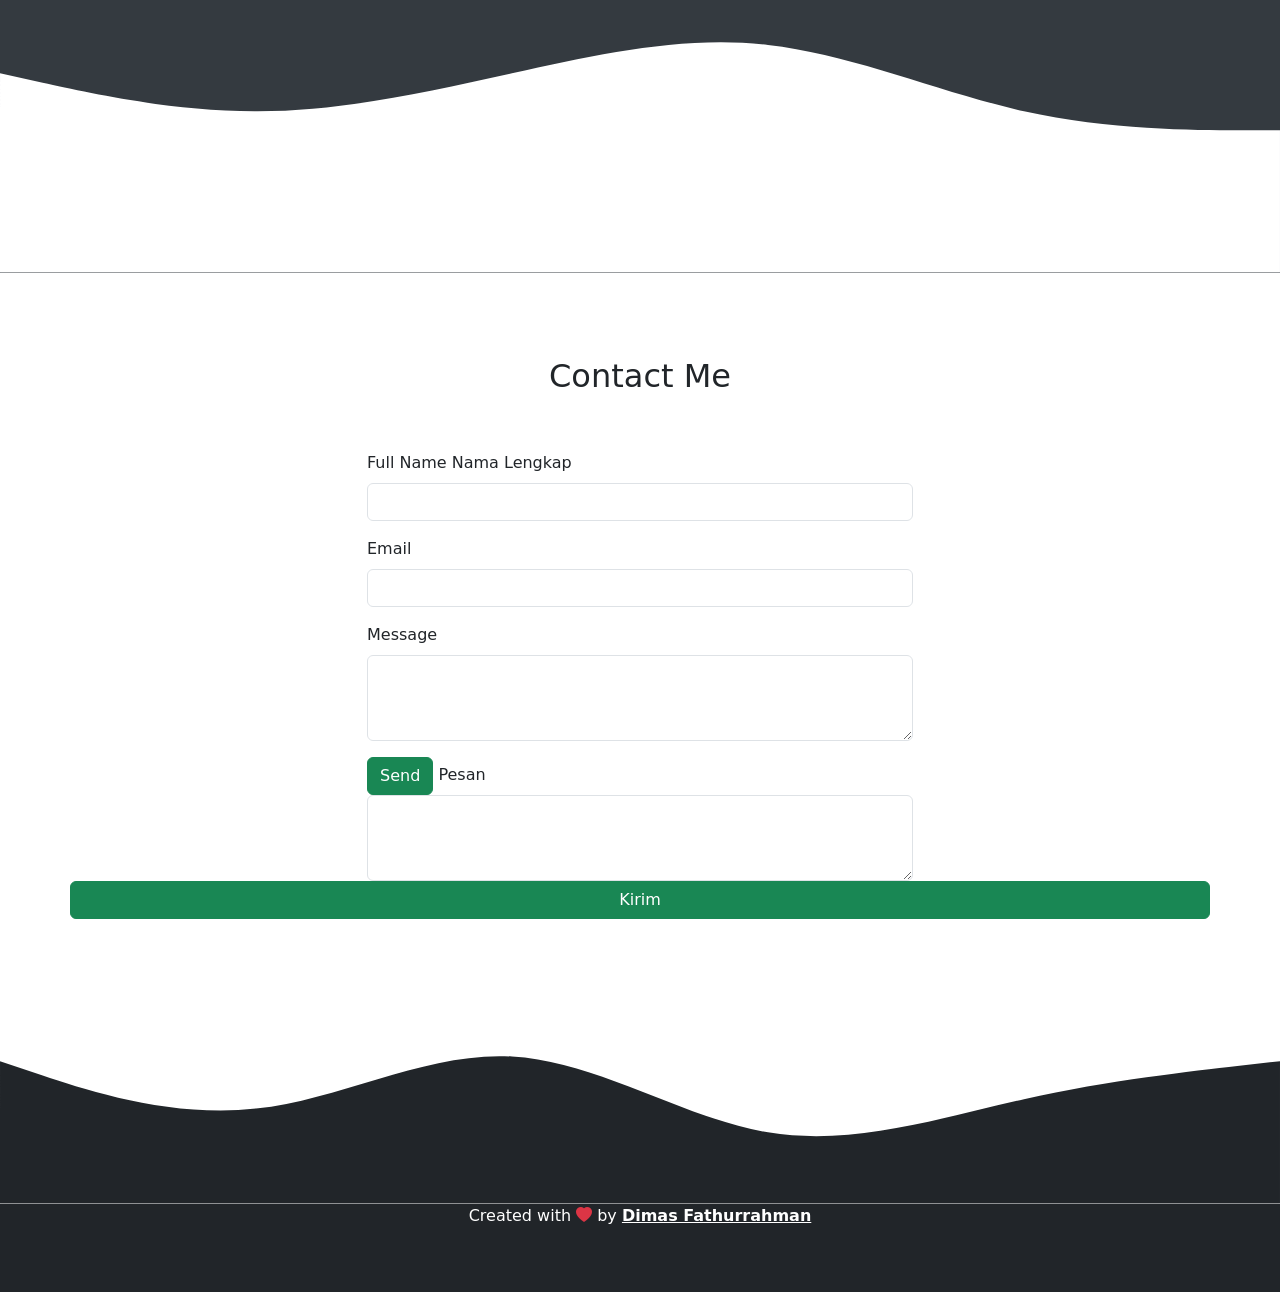
==== commit c355d86b: "Major portfolio revision" ====
--- a/index.html
+++ b/index.html
@@ -79,7 +79,7 @@
         
         <div class="row justify-content-center fs-5 text-center">
           <div class="col-md-8"> <p>
-              Hello, I’m <strong>Dimas Fathurrahman</strong>. As a fresh graduate with a unique blend of <strong>Graphic Design</strong> and <strong>Information Modeling</strong>, I don't just create visuals; I build structured aesthetics.
+              Hello, I'm <strong>Dimas Fathurrahman</strong>. As a fresh graduate with a unique blend of <strong>Graphic Design</strong> and <strong>Information Modeling</strong>, I don't just create visuals; I build structured aesthetics.
             </p>
             <p class="mb-4">
                My background allows me to see projects from two perspectives: structural logic and aesthetic beauty. I don't just create visuals; I create designs that communicate effectively and solve problems. I am proficient in creating engaging visual assets and always eager to unlock new creative potentials in a dynamic team.
@@ -94,8 +94,7 @@
       </div>
       
       <svg xmlns="http://www.w3.org/2000/svg" viewBox="0 0 1440 320">
-        <path fill="#343A40" fill-opacity="1" d="M0,192L40,181.3C80,171,160,149,240,160C320,171,400,213,480,224C560,235,640,213,720,170.7C800,128,880,64,960,80C1040,96,1120,192,1200,229.3C1280,267,1360,245,1400,234.7L1440,224L1440,320L1400,320C1360,320,1280,320,1200,320C1120,320,1040,320,960,320C880,320,800,320,720,320C640,320,560,320,480,320C400,320,320,320,240,320C160,320,80,320,40,320L0,320Z"></path>
-=======
+        <path fill="#343A40" fill-opacity="1" d="M0,192L40,181.3C80,171,160,149,240,160C320,171,400,213,480,224C560,235,640,213,720,170.7C800,128,880,64,960,80C1040,96,1120,192,1200,229.3C1280,267,1360,245,1400,234.7L1440,224L1440,320L1400,320C1360,320,1280,320,1200,320C1120,320,1040,320,960,320C880,320,800,320,720,320C640,320,560,320,480,320C400,320,320,320,240,320C160,320,80,320,40,320L0,320Z"></path>        
     <section id="about">
       <div class="container" data-aos="fade-up" data-aos-offset="250" data-aos-duration="500" data-aos-delay="100">
         <div class="row text-center mb-3">
@@ -160,7 +159,7 @@
             </div>
         </div>
 
-=======
+
         <div class="row justify-content-center text-center">
           <div class="col-md-4 mb-3">
             <div class="card" data-aos="flip-left" data-aos-duration="500">
@@ -187,8 +186,9 @@
             </div>
           </div>
         </div>
->>>>>>> 2c49036ae2c877fe192105d091e08645f53561e6
-      </div>
+      
+      </div>
+
       <svg xmlns="http://www.w3.org/2000/svg" viewBox="0 0 1440 320">
         <path
           fill="#ffffff"
@@ -197,7 +197,7 @@
         ></path>
       </svg>
     </section>
-=======
+
     <!-- Akhir Projects -->
 
     <!-- Contact -->
@@ -217,7 +217,7 @@
             <form name="df-contact-form">
               <div class="mb-3" data-aos="zoom-in-right" data-aos-duration="500" data-aos-delay="210">
                 <label for="name" class="form-label">Full Name</label>
-=======
+
                 <label for="name" class="form-label">Nama Lengkap</label>
                 <input type="name" class="form-control" id="name" aria-describedby="name" name="nama" />
               </div>
@@ -231,7 +231,7 @@
                 <textarea class="form-control" id="pesan" rows="3" name="pesan"></textarea>
               </div>
               <button type="submit" class="btn btn-success btn-Kirim" data-aos="zoom-in-right" data-aos-duration="500" data-aos-delay="240">Send</button>
-=======
+
                 <label for="pesan" class="form-label">Pesan</label>
                 <textarea class="form-control" id="pesan" rows="3" name="pesan"></textarea>
               </div>
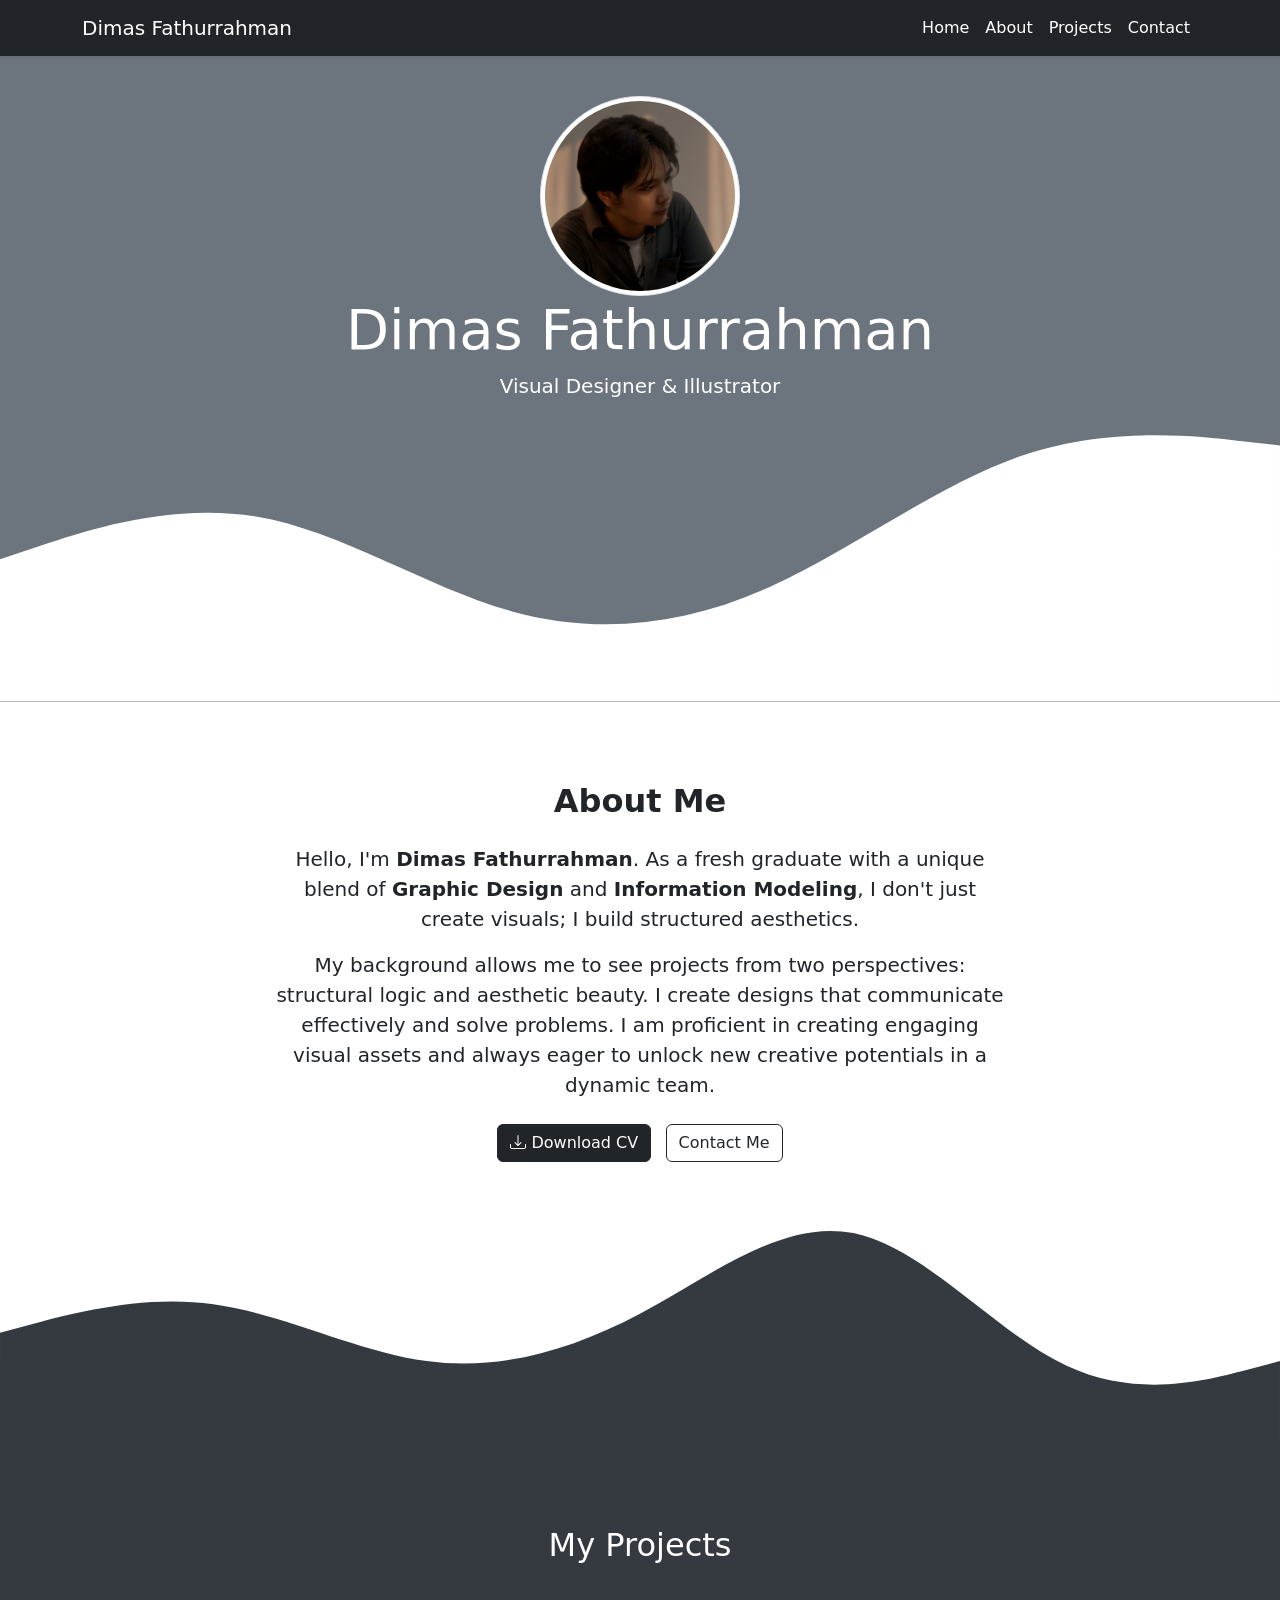
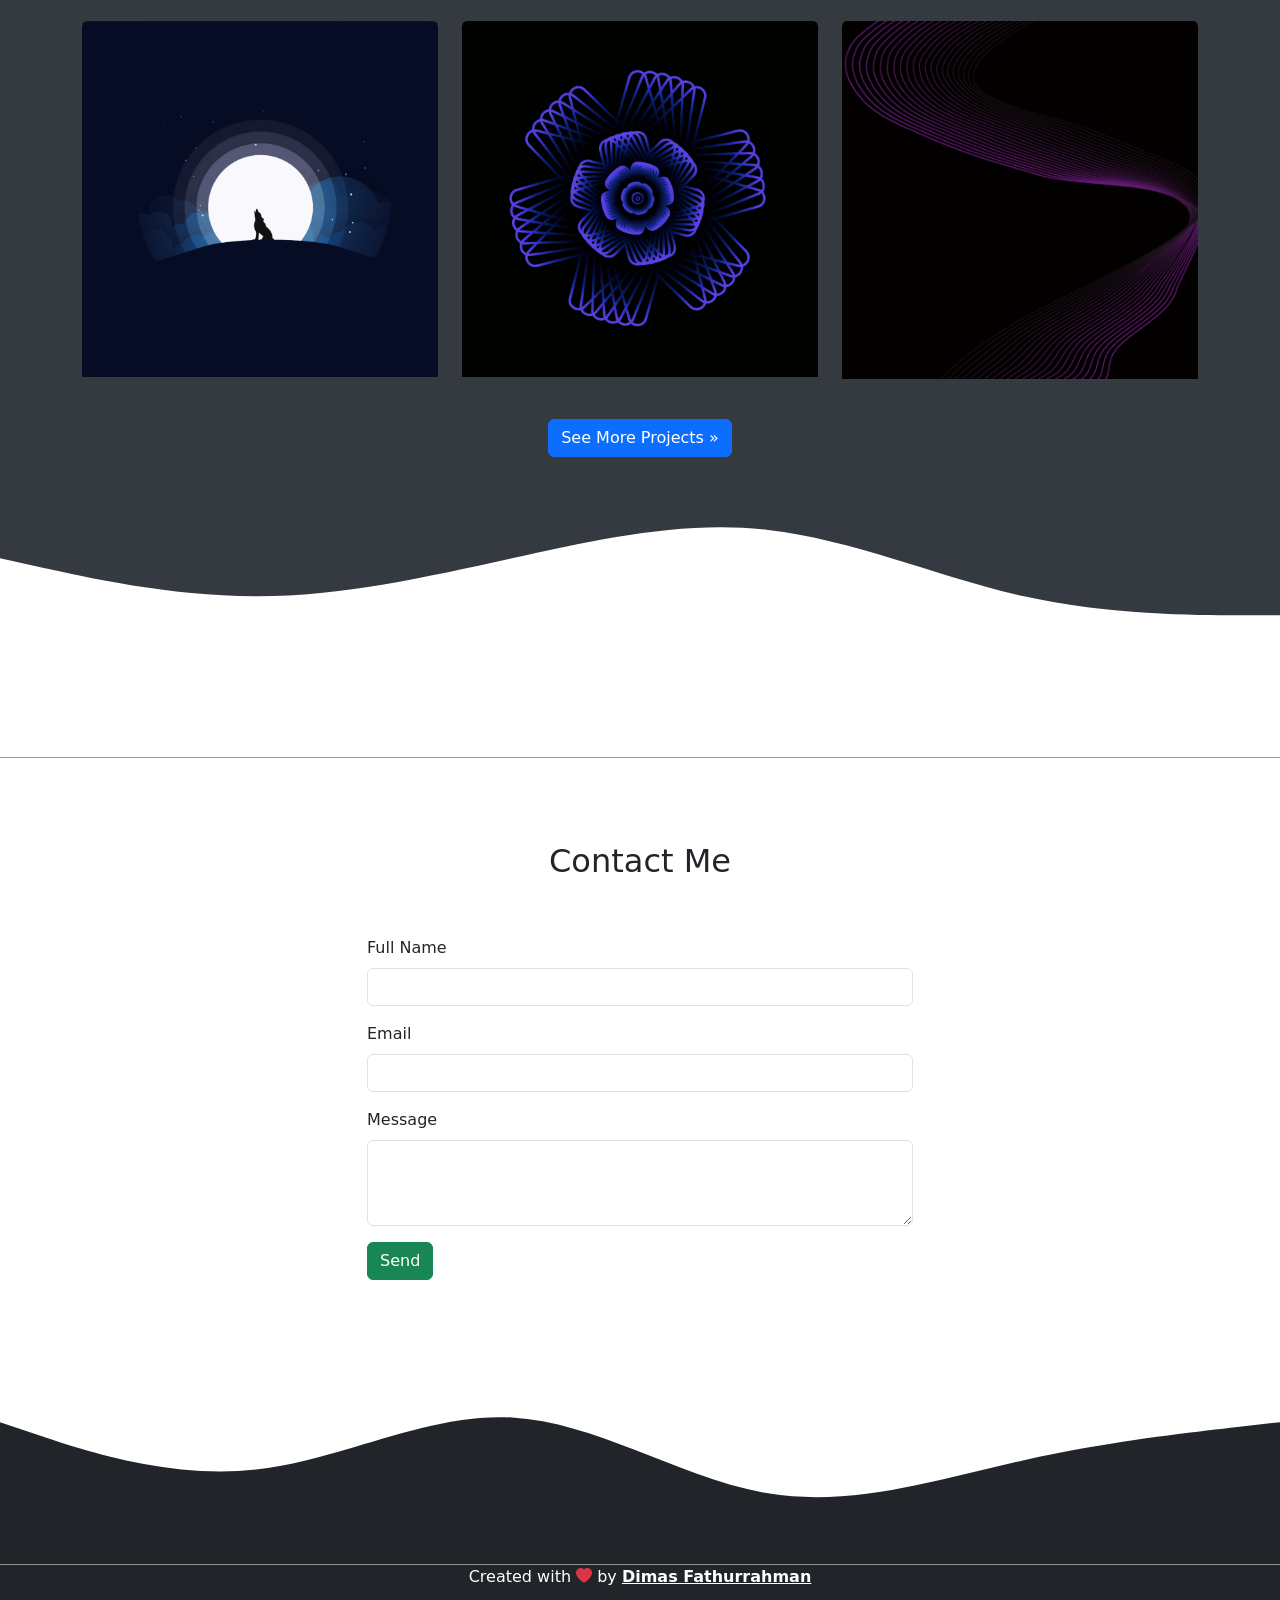
==== commit 4301db54: "Layout Revision" ====
--- a/index.html
+++ b/index.html
@@ -1,39 +1,33 @@
 <!DOCTYPE html>
 <html lang="en">
   <head>
-    <!-- Required meta tags -->
     <meta charset="utf-8" />
     <meta name="viewport" content="width=device-width, initial-scale=1" />
 
-    <!-- Bootstrap CSS -->
     <link href="https://cdn.jsdelivr.net/npm/bootstrap@5.0.2/dist/css/bootstrap.min.css" rel="stylesheet" integrity="sha384-EVSTQN3/azprG1Anm3QDgpJLIm9Nao0Yz1ztcQTwFspd3yD65VohhpuuCOmLASjC" crossorigin="anonymous" />
 
-    <!-- Google Search Console (GSC) -->
     <meta name="google-site-verification" content="OAF0Wc9Ae4tb3LP0bGhVXVyL1AJOgVFbr2JbV7_A9CA" />
 
-    <!-- Google tag (gtag.js) -->
     <script async src="https://www.googletagmanager.com/gtag/js?id=G-NC01LEGBZ4"></script>
     <script>
-    window.dataLayer = window.dataLayer || [];
-    function gtag(){dataLayer.push(arguments);}
-    gtag('js', new Date());
-
-   gtag('config', 'G-NC01LEGBZ4');
-  </script>
-
-    <!-- Bootstrap Icon -->
+      window.dataLayer = window.dataLayer || [];
+      function gtag() {
+        dataLayer.push(arguments);
+      }
+      gtag("js", new Date());
+
+      gtag("config", "G-NC01LEGBZ4");
+    </script>
+
     <link rel="stylesheet" href="https://cdn.jsdelivr.net/npm/bootstrap-icons@1.11.3/font/bootstrap-icons.min.css" />
 
-    <!-- AOS -->
     <link rel="stylesheet" href="https://unpkg.com/aos@next/dist/aos.css" />
 
-    <!-- My css -->
     <link rel="stylesheet" href="style.css" />
 
-    <title>My Portofolio | Dimas Fathurrahman</title>
+    <title>My Portfolio | Dimas Fathurrahman</title>
   </head>
   <body id="home">
-    <!-- Navbar -->
     <nav class="navbar navbar-expand-lg navbar-light bg-dark shadow-sm fixed-top">
       <div class="container">
         <a class="navbar-brand text-white" href="#">Dimas Fathurrahman</a>
@@ -50,14 +44,10 @@
         </div>
       </div>
     </nav>
-    <!-- Akhir Navbar -->
-
-    <!-- Jumbotron -->
     <section class="jumbotron text-center">
       <img src="img/img4.jpeg" alt="Dimas Fathurrahman" width="200" class="rounded-circle img-thumbnail" />
       <h1 class="display-4 text-white">Dimas Fathurrahman</h1>
-      <p class="lead text-white">Junior Designer</p>
-      <p class="lead text-white">Illustrator</p>
+      <p class="lead text-white">Visual Designer & Illustrator</p>
       <svg xmlns="http://www.w3.org/2000/svg" viewBox="0 0 1440 320">
         <path
           fill="#ffffff"
@@ -66,9 +56,6 @@
         ></path>
       </svg>
     </section>
-    <!-- Akhir Jumbotron -->
-
-    <!-- About -->
     <section id="about" style="padding-top: 5rem;">
       <div class="container" data-aos="fade-up">
         <div class="row text-center mb-3">
@@ -76,36 +63,24 @@
             <h2 class="fw-bold">About Me</h2>
           </div>
         </div>
-        
+
         <div class="row justify-content-center fs-5 text-center">
-          <div class="col-md-8"> <p>
+          <div class="col-md-8">
+            <p>
               Hello, I'm <strong>Dimas Fathurrahman</strong>. As a fresh graduate with a unique blend of <strong>Graphic Design</strong> and <strong>Information Modeling</strong>, I don't just create visuals; I build structured aesthetics.
             </p>
             <p class="mb-4">
-               My background allows me to see projects from two perspectives: structural logic and aesthetic beauty. I don't just create visuals; I create designs that communicate effectively and solve problems. I am proficient in creating engaging visual assets and always eager to unlock new creative potentials in a dynamic team.
+              My background allows me to see projects from two perspectives: structural logic and aesthetic beauty. I create designs that communicate effectively and solve problems. I am proficient in creating engaging visual assets and always eager to unlock new creative potentials in a dynamic team.
             </p>
-            
+
             <div>
-                <a href="docs/MyCurriculum Vitae.pdf" download class="btn btn-dark me-2"><i class="bi bi-download"></i> Download CV</a>
-                <a href="#contact" class="btn btn-outline-dark">Contact Me</a>
-            </div>
-          </div>
-        </div>
-      </div>
-      
-      <svg xmlns="http://www.w3.org/2000/svg" viewBox="0 0 1440 320">
-        <path fill="#343A40" fill-opacity="1" d="M0,192L40,181.3C80,171,160,149,240,160C320,171,400,213,480,224C560,235,640,213,720,170.7C800,128,880,64,960,80C1040,96,1120,192,1200,229.3C1280,267,1360,245,1400,234.7L1440,224L1440,320L1400,320C1360,320,1280,320,1200,320C1120,320,1040,320,960,320C880,320,800,320,720,320C640,320,560,320,480,320C400,320,320,320,240,320C160,320,80,320,40,320L0,320Z"></path>        
-    <section id="about">
-      <div class="container" data-aos="fade-up" data-aos-offset="250" data-aos-duration="500" data-aos-delay="100">
-        <div class="row text-center mb-3">
-          <div class="col">
-            <h2>About Me</h2>
-          </div>
-        </div>
-        <div class="row justify-content-center fs-5 text-center">
-          <div class="col-md-4">Hello, As a fresh graduate with a background in graphic design and information modeling, I am skilled in using Canva to create engaging visual designs. I am eager to bring my creativity, attention to detail, and enthusiasm for learning and adapting to a dynamic environment.</div>
-        </div>
-      </div>
+              <a href="docs/CV_DimasFathurrahman.pdf" download class="btn btn-dark me-2"><i class="bi bi-download"></i> Download CV</a>
+              <a href="#contact" class="btn btn-outline-dark">Contact Me</a>
+            </div>
+          </div>
+        </div>
+      </div>
+
       <svg xmlns="http://www.w3.org/2000/svg" viewBox="0 0 1440 320">
         <path
           fill="#343A40"
@@ -114,9 +89,6 @@
         ></path>
       </svg>
     </section>
-    <!-- Akhir About -->
-
-    <!-- Projects -->
     <section id="projects">
       <div class="container">
         <div class="row text-center pb-5">
@@ -125,9 +97,7 @@
           </div>
         </div>
 
-        
         <div class="row justify-content-center text-center">
-          
           <div class="col-md-4 mb-3">
             <div class="card border-0" data-aos="flip-left" data-aos-duration="500">
               <a href="projects.html">
@@ -154,39 +124,10 @@
         </div>
 
         <div class="row text-center mt-4 mb-3">
-            <div class="col">
-                <a href="projects.html" class="btn btn-primary text-white">See More Projects &raquo;</a>
-            </div>
-        </div>
-
-
-        <div class="row justify-content-center text-center">
-          <div class="col-md-4 mb-3">
-            <div class="card" data-aos="flip-left" data-aos-duration="500">
-              <img src="img/projects/1.Moon & Wolf.jpeg" class="card-img-top" alt="Project 1" />
-              <div class="card-body">
-                <p class="card-text">A lone wolf standing watch under the moonlight.</p>
-              </div>
-            </div>
-          </div>
-          <div class="col-md-4 mb-3 text-center">
-            <div class="card" data-aos="flip-left" data-aos-duration="500" data-aos-delay="100">
-              <img src="img/projects/2.flower.jpeg" class="card-img-top" alt="Project 2" />
-              <div class="card-body">
-                <p class="card-text">Balance between simplicity and complexity.</p>
-              </div>
-            </div>
-          </div>
-          <div class="col-md-4 mb-3 text-center">
-            <div class="card" data-aos="flip-left" data-aos-duration="500" data-aos-delay="200">
-              <img src="img/projects/3.abstrak.jpeg" class="card-img-top" alt="Project 3" />
-              <div class="card-body">
-                <p class="card-text">Dynamic energy flow in the darkness.</p>
-              </div>
-            </div>
-          </div>
-        </div>
-      
+          <div class="col">
+            <a href="projects.html" class="btn btn-primary text-white">See More Projects &raquo;</a>
+          </div>
+        </div>
       </div>
 
       <svg xmlns="http://www.w3.org/2000/svg" viewBox="0 0 1440 320">
@@ -197,10 +138,6 @@
         ></path>
       </svg>
     </section>
-
-    <!-- Akhir Projects -->
-
-    <!-- Contact -->
     <section id="contact">
       <div class="container">
         <div class="row text-center mb-5 mt-1" data-aos="zoom-in">
@@ -211,32 +148,23 @@
         <div class="row justify-content-center">
           <div class="col-md-6">
             <div class="alert alert-success alert-dismissible fade show d-none my-Alert" role="alert">
-              <strong>Terima Kasih!</strong> Pesan anda telah kami terima.
+              <strong>Thank You!</strong> We have received your message.
               <button type="button" class="btn-close" data-bs-dismiss="alert" aria-label="Close"></button>
             </div>
             <form name="df-contact-form">
               <div class="mb-3" data-aos="zoom-in-right" data-aos-duration="500" data-aos-delay="210">
                 <label for="name" class="form-label">Full Name</label>
-
-                <label for="name" class="form-label">Nama Lengkap</label>
-                <input type="name" class="form-control" id="name" aria-describedby="name" name="nama" />
+                <input type="text" class="form-control" id="name" aria-describedby="name" name="nama" />
               </div>
               <div class="mb-3" data-aos="zoom-in-right" data-aos-duration="500" data-aos-delay="220">
                 <label for="email" class="form-label">Email</label>
                 <input type="email" class="form-control" id="email" aria-describedby="email" name="email" />
               </div>
               <div class="mb-3" data-aos="zoom-in-right" data-aos-duration="500" data-aos-delay="230">
-
                 <label for="pesan" class="form-label">Message</label>
                 <textarea class="form-control" id="pesan" rows="3" name="pesan"></textarea>
               </div>
               <button type="submit" class="btn btn-success btn-Kirim" data-aos="zoom-in-right" data-aos-duration="500" data-aos-delay="240">Send</button>
-
-                <label for="pesan" class="form-label">Pesan</label>
-                <textarea class="form-control" id="pesan" rows="3" name="pesan"></textarea>
-              </div>
-              <button type="submit" class="btn btn-success btn-Kirim" data-aos="zoom-in-right" data-aos-duration="500" data-aos-delay="240">Kirim</button>
-
 
               <button class="btn btn-primary btn-Loading d-none" type="button" disabled>
                 <span class="spinner-border spinner-border-sm" role="status" aria-hidden="true"></span>
@@ -254,14 +182,9 @@
         ></path>
       </svg>
     </section>
-    <!-- Akhir Contact -->
-
-    <!-- Footer -->
     <footer class="bg-dark text-white text-center pb-5">
       <p>Created with <i class="bi bi-heart-fill text-danger"></i> by <a href="https://www.instagram.com/thrhmn_/" class="text-white fw-bold text-center">Dimas Fathurrahman</a></p>
     </footer>
-    <!-- Akhir Footer -->
-
     <script src="https://cdn.jsdelivr.net/npm/bootstrap@5.0.2/dist/js/bootstrap.bundle.min.js" integrity="sha384-MrcW6ZMFYlzcLA8Nl+NtUVF0sA7MsXsP1UyJoMp4YLEuNSfAP+JcXn/tWtIaxVXM" crossorigin="anonymous"></script>
 
     <script src="https://unpkg.com/aos@next/dist/aos.js"></script>
@@ -272,31 +195,31 @@
     </script>
 
     <script>
-      const scriptURL = 'https://script.google.com/macros/s/AKfycbwLr-Pr0lp5Mek0Xwo0tC-mddQ91DbyA2k76PcYAAP-7Ls1w9oLa7tsB1VJ7W-6szqH/exec';
-      const form = document.forms['df-contact-form'];
-      const btnKirim = document.querySelector('.btn-Kirim');
-      const btnLoading = document.querySelector('.btn-Loading');
-      const myAlert = document.querySelector('.my-Alert');
-
-      form.addEventListener('submit', (e) => {
+      const scriptURL = "https://script.google.com/macros/s/AKfycbwLr-Pr0lp5Mek0Xwo0tC-mddQ91DbyA2k76PcYAAP-7Ls1w9oLa7tsB1VJ7W-6szqH/exec";
+      const form = document.forms["df-contact-form"];
+      const btnKirim = document.querySelector(".btn-Kirim");
+      const btnLoading = document.querySelector(".btn-Loading");
+      const myAlert = document.querySelector(".my-Alert");
+
+      form.addEventListener("submit", (e) => {
         e.preventDefault();
         // ketika tombol submit diklik
         // tampilkan tombol loading, hilangkan tombol kirim
-        btnLoading.classList.toggle('d-none');
-        btnKirim.classList.toggle('d-none');
-        fetch(scriptURL, { method: 'POST', body: new FormData(form) })
+        btnLoading.classList.toggle("d-none");
+        btnKirim.classList.toggle("d-none");
+        fetch(scriptURL, { method: "POST", body: new FormData(form) })
           .then((response) => {
             // tampilkan tombol kirim, hilangkan tombol loading
-            btnLoading.classList.toggle('d-none');
-            btnKirim.classList.toggle('d-none');
+            btnLoading.classList.toggle("d-none");
+            btnKirim.classList.toggle("d-none");
             // tampilkan alert
-            myAlert.classList.toggle('d-none');
+            myAlert.classList.toggle("d-none");
             // reset formnya
             form.reset();
-            console.log('Success!', response);
+            console.log("Success!", response);
           })
-          .catch((error) => console.error('Error!', error.message));
+          .catch((error) => console.error("Error!", error.message));
       });
     </script>
   </body>
-</html>
+</html>
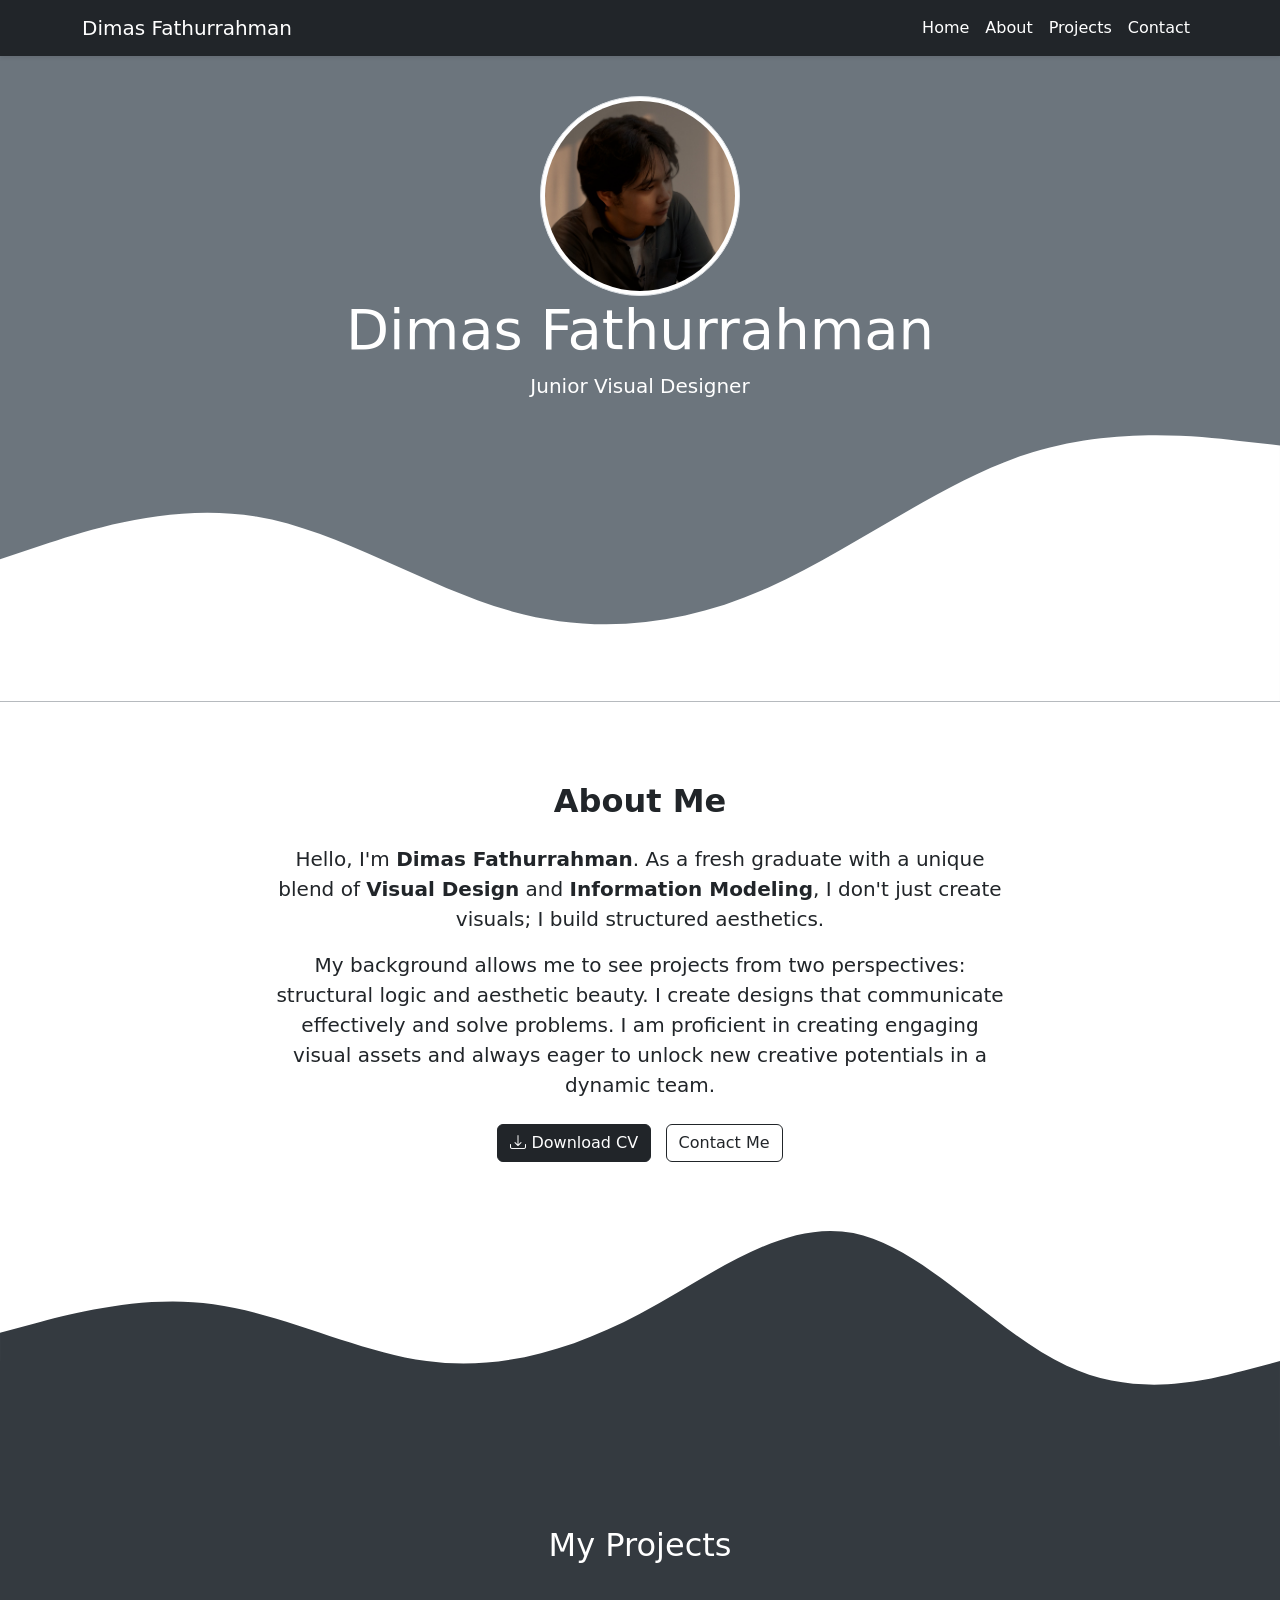
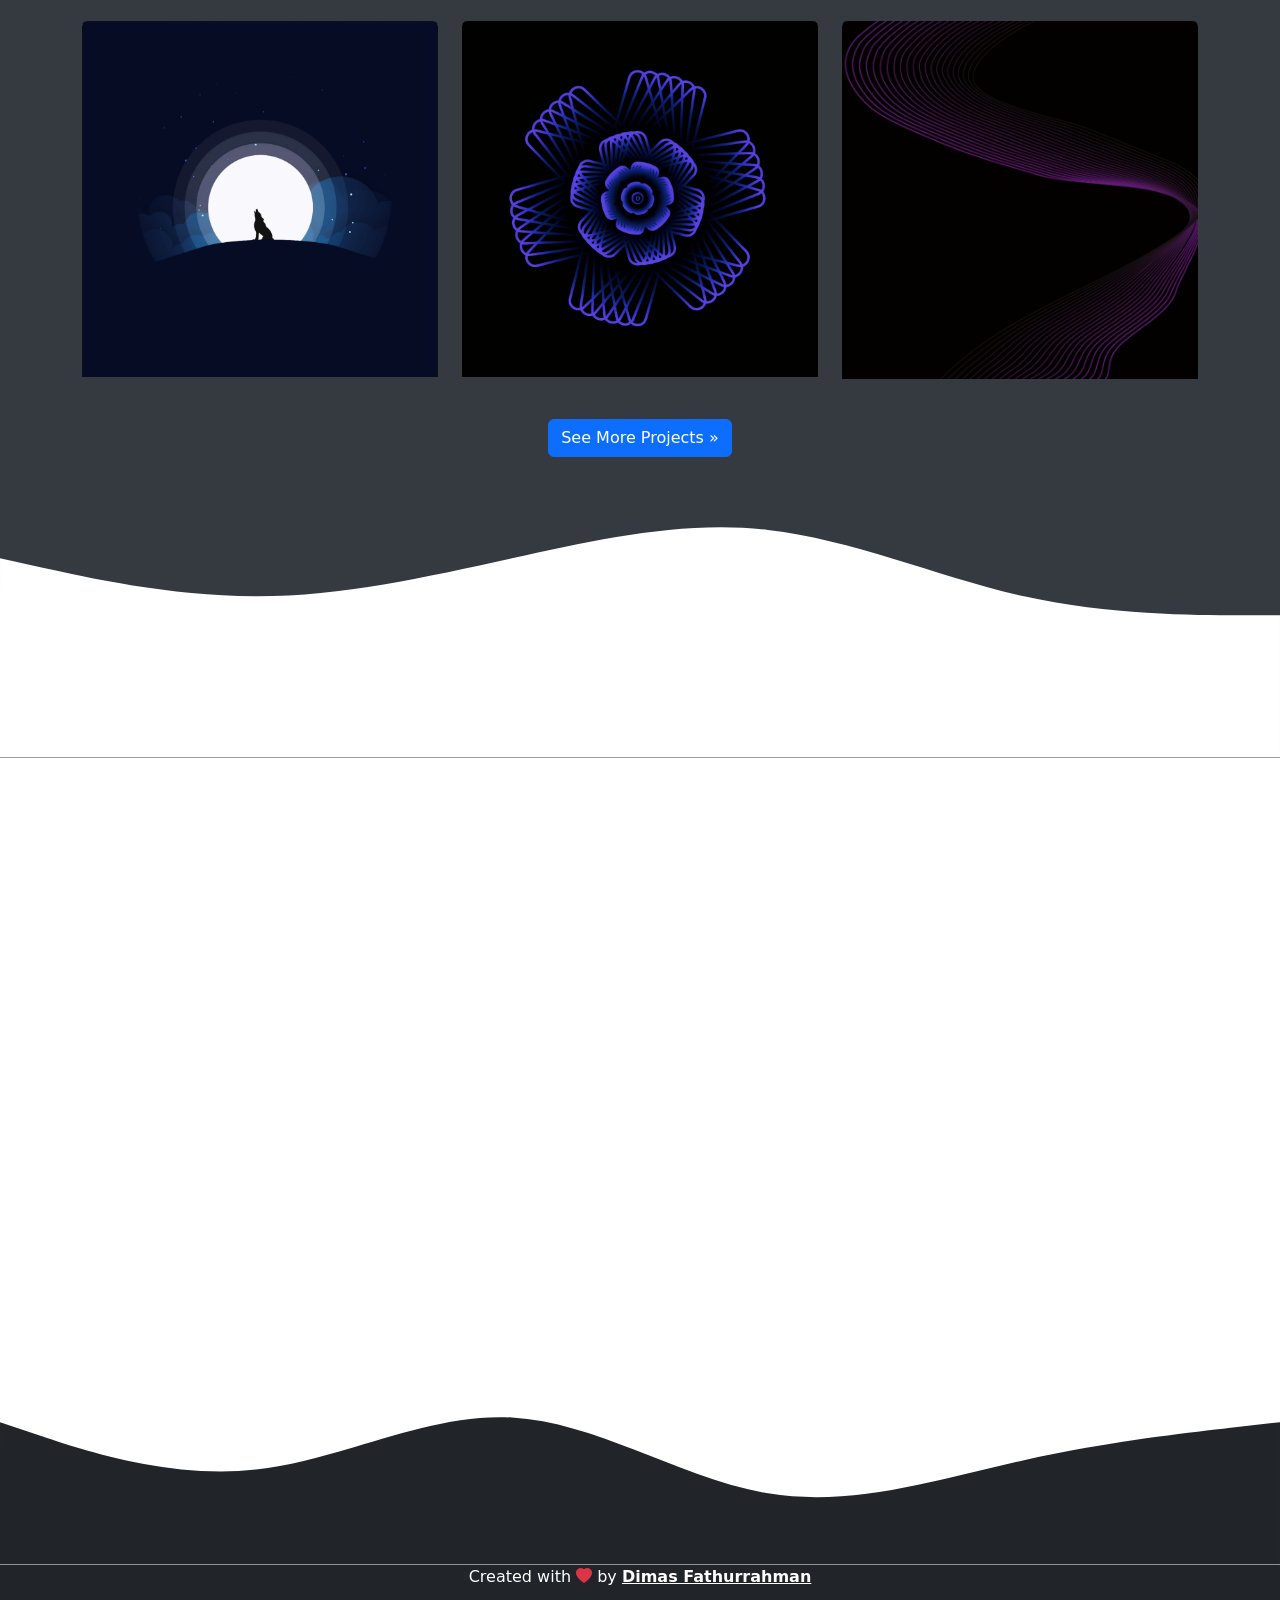
==== commit bc51f9a4: "Website Repair" ====
--- a/index.html
+++ b/index.html
@@ -47,7 +47,7 @@
     <section class="jumbotron text-center">
       <img src="img/img4.jpeg" alt="Dimas Fathurrahman" width="200" class="rounded-circle img-thumbnail" />
       <h1 class="display-4 text-white">Dimas Fathurrahman</h1>
-      <p class="lead text-white">Visual Designer & Illustrator</p>
+      <p class="lead text-white">Junior Visual Designer</p>
       <svg xmlns="http://www.w3.org/2000/svg" viewBox="0 0 1440 320">
         <path
           fill="#ffffff"
@@ -67,14 +67,14 @@
         <div class="row justify-content-center fs-5 text-center">
           <div class="col-md-8">
             <p>
-              Hello, I'm <strong>Dimas Fathurrahman</strong>. As a fresh graduate with a unique blend of <strong>Graphic Design</strong> and <strong>Information Modeling</strong>, I don't just create visuals; I build structured aesthetics.
+              Hello, I'm <strong>Dimas Fathurrahman</strong>. As a fresh graduate with a unique blend of <strong>Visual Design</strong> and <strong>Information Modeling</strong>, I don't just create visuals; I build structured aesthetics.
             </p>
             <p class="mb-4">
               My background allows me to see projects from two perspectives: structural logic and aesthetic beauty. I create designs that communicate effectively and solve problems. I am proficient in creating engaging visual assets and always eager to unlock new creative potentials in a dynamic team.
             </p>
 
             <div>
-              <a href="docs/CV_DimasFathurrahman.pdf" download class="btn btn-dark me-2"><i class="bi bi-download"></i> Download CV</a>
+              <a href="docs/MyCurriculum Vitae.pdf" download class="btn btn-dark me-2"><i class="bi bi-download"></i> Download CV</a>
               <a href="#contact" class="btn btn-outline-dark">Contact Me</a>
             </div>
           </div>
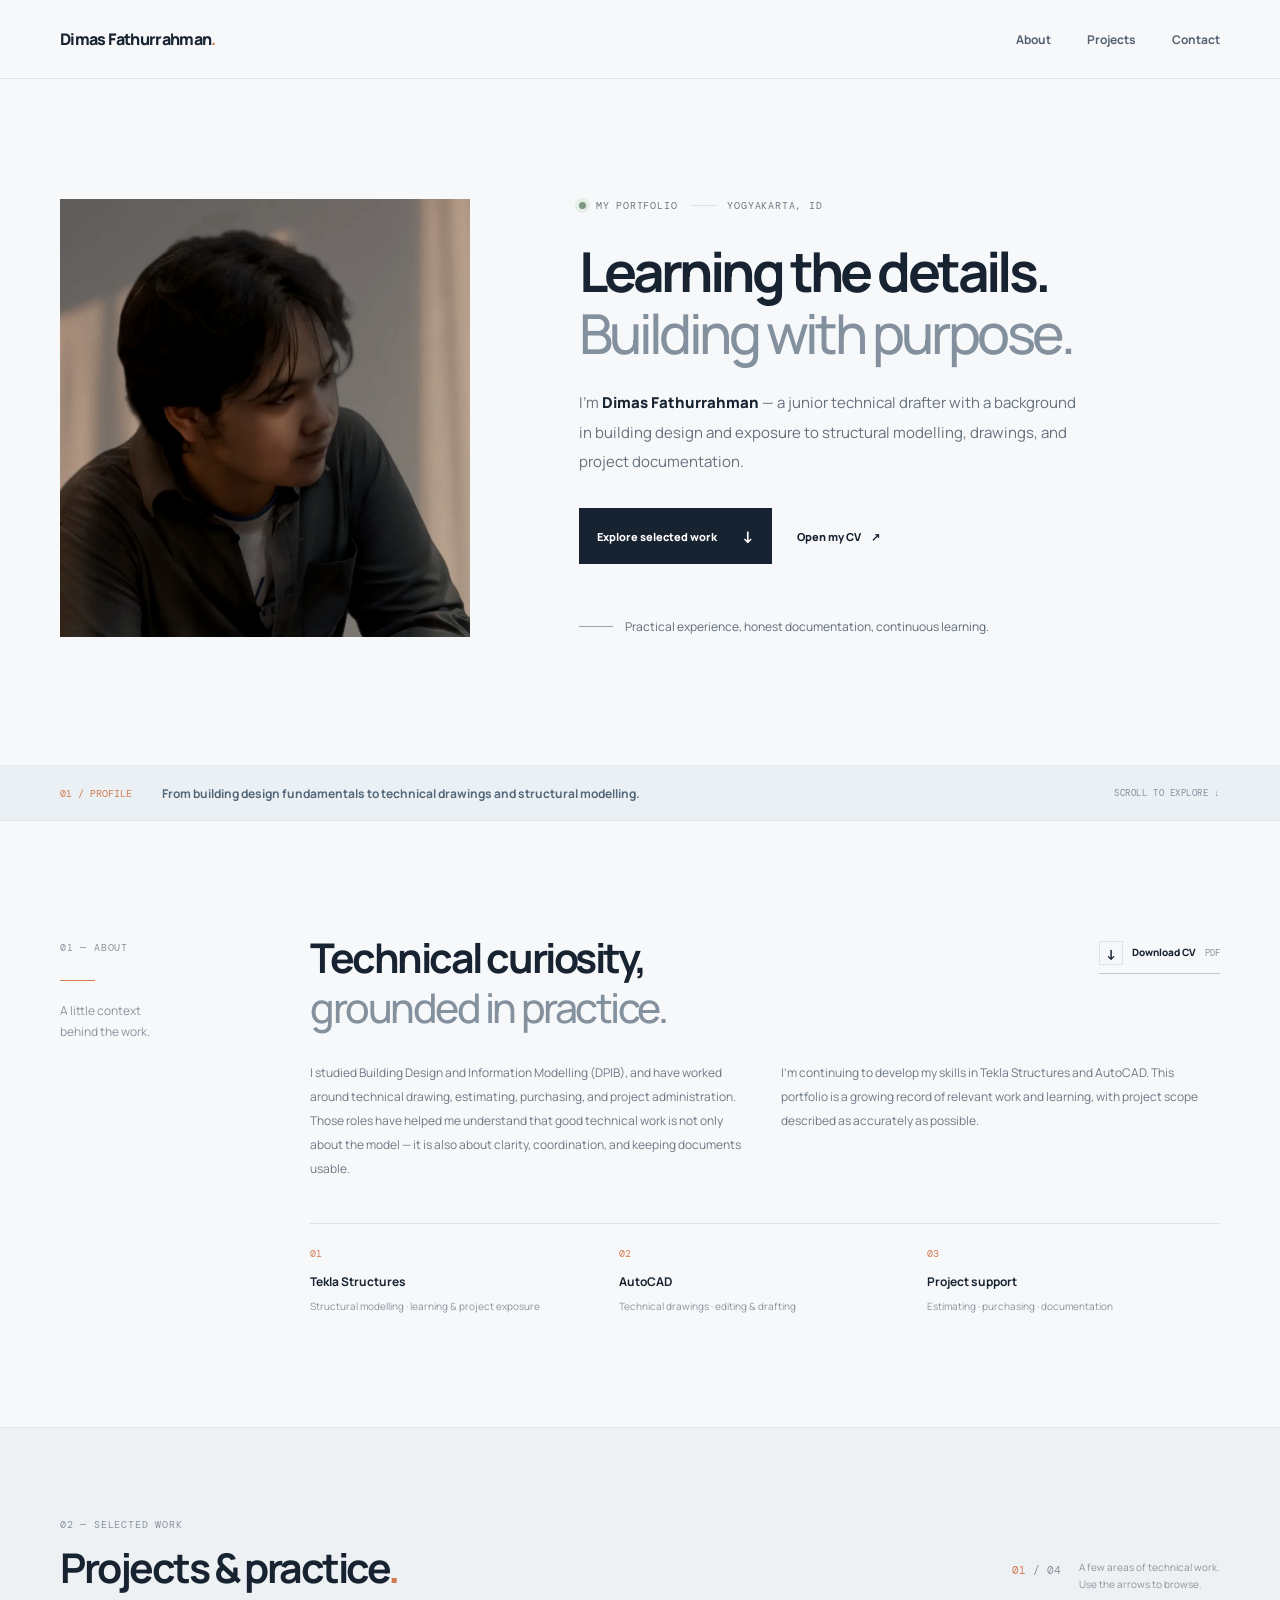
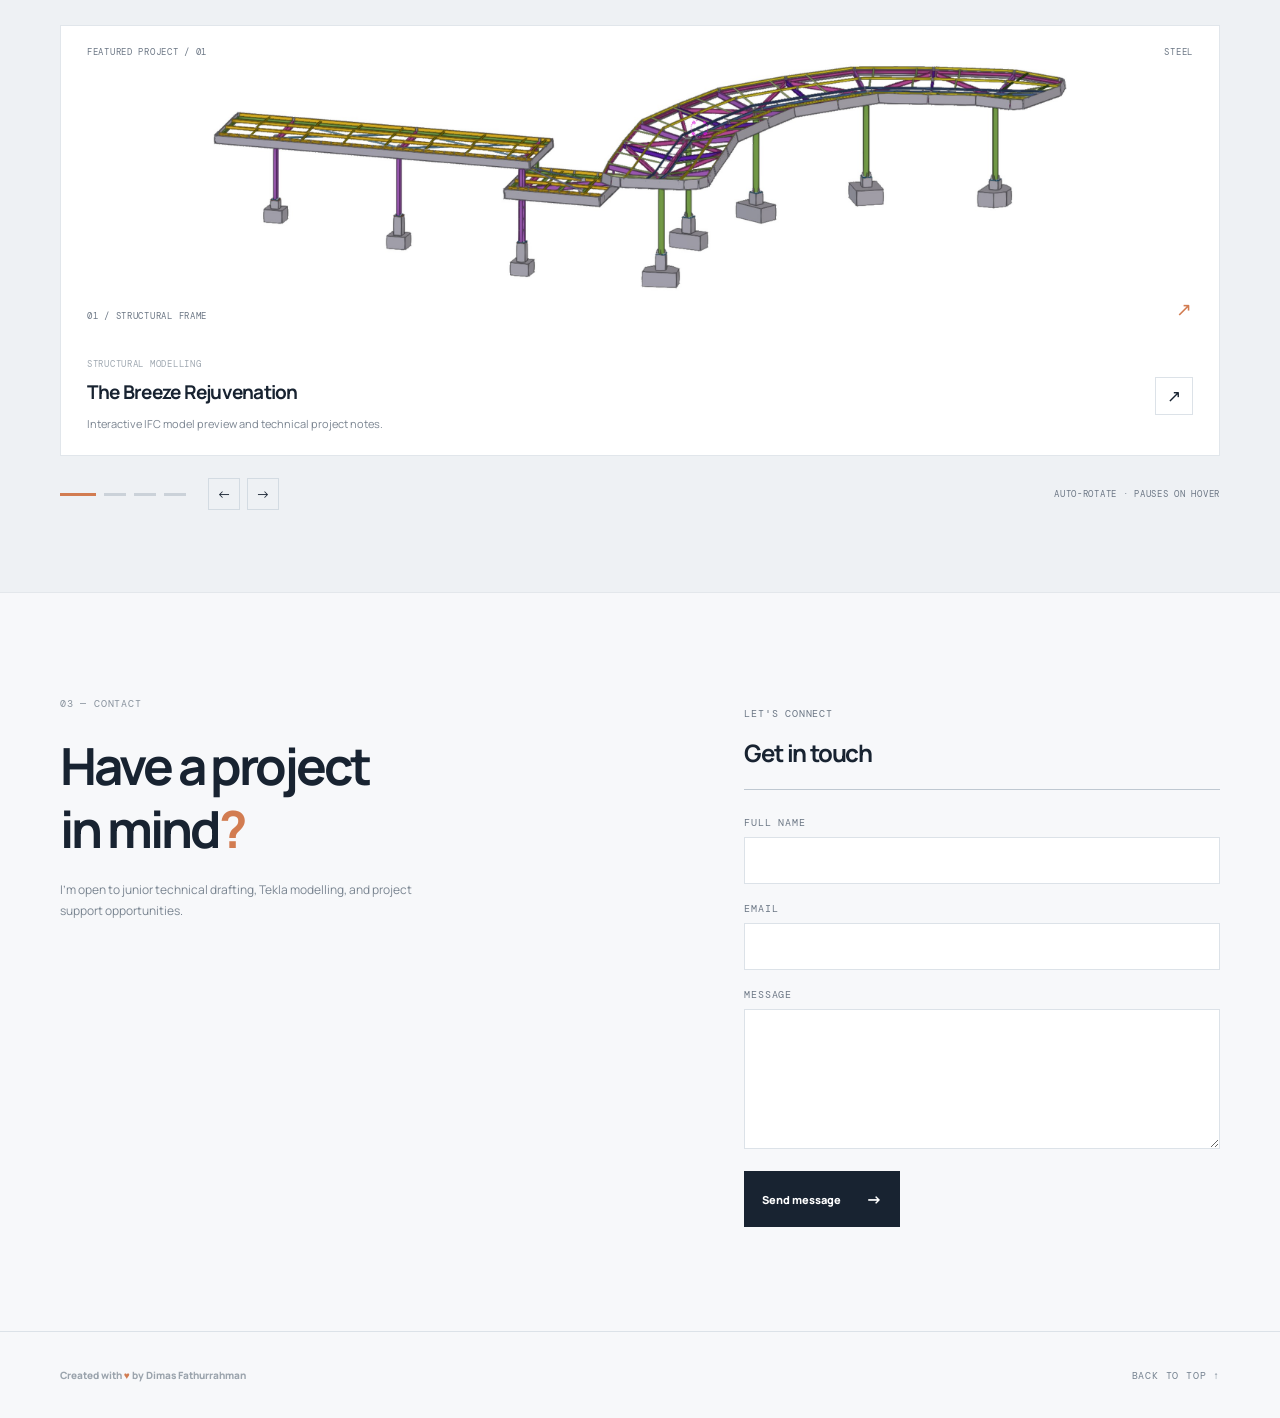
==== commit f925a520: "First Commit" ====
--- a/index.html
+++ b/index.html
@@ -1,225 +1,62 @@
-<!DOCTYPE html>
+<!doctype html>
 <html lang="en">
-  <head>
-    <meta charset="utf-8" />
-    <meta name="viewport" content="width=device-width, initial-scale=1" />
-
-    <link href="https://cdn.jsdelivr.net/npm/bootstrap@5.0.2/dist/css/bootstrap.min.css" rel="stylesheet" integrity="sha384-EVSTQN3/azprG1Anm3QDgpJLIm9Nao0Yz1ztcQTwFspd3yD65VohhpuuCOmLASjC" crossorigin="anonymous" />
-
-    <meta name="google-site-verification" content="OAF0Wc9Ae4tb3LP0bGhVXVyL1AJOgVFbr2JbV7_A9CA" />
-
-    <script async src="https://www.googletagmanager.com/gtag/js?id=G-NC01LEGBZ4"></script>
-    <script>
-      window.dataLayer = window.dataLayer || [];
-      function gtag() {
-        dataLayer.push(arguments);
-      }
-      gtag("js", new Date());
-
-      gtag("config", "G-NC01LEGBZ4");
-    </script>
-
-    <link rel="stylesheet" href="https://cdn.jsdelivr.net/npm/bootstrap-icons@1.11.3/font/bootstrap-icons.min.css" />
-
-    <link rel="stylesheet" href="https://unpkg.com/aos@next/dist/aos.css" />
-
-    <link rel="stylesheet" href="style.css" />
-
-    <title>My Portfolio | Dimas Fathurrahman</title>
-  </head>
-  <body id="home">
-    <nav class="navbar navbar-expand-lg navbar-light bg-dark shadow-sm fixed-top">
-      <div class="container">
-        <a class="navbar-brand text-white" href="#">Dimas Fathurrahman</a>
-        <button class="navbar-toggler" type="button" data-bs-toggle="collapse" data-bs-target="#navbarNavAltMarkup" aria-controls="navbarNavAltMarkup" aria-expanded="false" aria-label="Toggle navigation">
-          <span class="navbar-toggler-icon"></span>
-        </button>
-        <div class="collapse navbar-collapse" id="navbarNavAltMarkup">
-          <div class="navbar-nav ms-auto">
-            <a class="nav-link active text-white" aria-current="page" href="#home">Home</a>
-            <a class="nav-link text-white" href="#about">About</a>
-            <a class="nav-link text-white" href="#projects">Projects</a>
-            <a class="nav-link text-white" href="#contact">Contact</a>
-          </div>
+<head>
+  <meta charset="utf-8"><meta name="viewport" content="width=device-width, initial-scale=1">
+  <meta name="theme-color" content="#f7f8fa">
+  <meta name="description" content="Portfolio of Dimas Fathurrahman — junior technical drafter with exposure to Tekla Structures, AutoCAD, detailing, and project documentation.">
+  <title>Dimas Fathurrahman — Portfolio</title>
+  <link rel="preconnect" href="https://fonts.googleapis.com"><link rel="preconnect" href="https://fonts.gstatic.com" crossorigin>
+  <link href="https://fonts.googleapis.com/css2?family=DM+Mono:wght@400;500&family=Manrope:wght@400;500;600;700;800&display=swap" rel="stylesheet">
+  <link rel="stylesheet" href="style.css">
+</head>
+<body>
+  <header class="site-header"><nav class="nav wrap" aria-label="Main navigation">
+    <a class="brand" href="#home" aria-label="Dimas Fathurrahman home"><span>Dimas Fathurrahman<span class="brand-dot">.</span></span></a>
+    <button class="menu-toggle" aria-label="Toggle navigation" aria-expanded="false"><span></span><span></span></button>
+    <div class="nav-links"><a href="#about">About</a><a href="#projects">Projects</a><a href="#contact">Contact</a></div>
+  </nav></header>
+  <main>
+    <section class="hero wrap" id="home">
+      <figure class="hero-photo">
+        <picture><source srcset="assets/profile/profile-hero.webp" type="image/webp"><img src="assets/profile/profile-hero.jpg" alt="Portrait of Dimas Fathurrahman" width="1000" height="1000" decoding="async" fetchpriority="high"></picture>
+      </figure>
+      <div class="hero-copy"><p class="eyebrow"><span class="status-dot"></span> MY PORTFOLIO <span class="eyebrow-line"></span> YOGYAKARTA, ID</p>
+        <h1>Learning the details.<br><span>Building with purpose.</span></h1>
+        <p class="hero-lead">I'm <strong>Dimas Fathurrahman</strong> — a junior technical drafter with a background in building design and exposure to structural modelling, drawings, and project documentation.</p>
+        <div class="hero-actions"><a class="button button-dark" href="#projects">Explore selected work <span>↓</span></a><a class="text-link" href="docs/Dimas-Fathurrahman-CV.pdf" target="_blank" rel="noopener">Open my CV <span>↗</span></a></div>
+        <div class="hero-note"><span class="note-rule"></span><span>Practical experience, honest documentation, continuous learning.</span></div>
+      </div>
+    </section>
+    <section class="intro-strip"><div class="wrap strip-inner"><span>01 / PROFILE</span><p>From building design fundamentals to technical drawings and structural modelling.</p><span class="strip-end">SCROLL TO EXPLORE ↓</span></div></section>
+    <section class="section wrap about-section" id="about">
+      <div class="section-aside"><p class="section-index">01 — ABOUT</p><span class="aside-line"></span><p class="aside-caption">A little context<br>behind the work.</p></div>
+      <div class="about-content"><div class="about-heading"><h2>Technical curiosity,<br><span>grounded in practice.</span></h2><a class="download-link" href="docs/Dimas-Fathurrahman-CV.pdf" target="_blank" rel="noopener"><span class="download-icon">↓</span> Download CV <small>PDF</small></a></div>
+        <div class="about-columns"><p>I studied Building Design and Information Modelling (DPIB), and have worked around technical drawing, estimating, purchasing, and project administration. Those roles have helped me understand that good technical work is not only about the model — it is also about clarity, coordination, and keeping documents usable.</p><p>I'm continuing to develop my skills in Tekla Structures and AutoCAD. This portfolio is a growing record of relevant work and learning, with project scope described as accurately as possible.</p></div>
+        <div class="skills-row"><div><span class="skill-num">01</span><strong>Tekla Structures</strong><small>Structural modelling · learning & project exposure</small></div><div><span class="skill-num">02</span><strong>AutoCAD</strong><small>Technical drawings · editing & drafting</small></div><div><span class="skill-num">03</span><strong>Project support</strong><small>Estimating · purchasing · documentation</small></div></div>
+      </div>
+    </section>
+    <section class="projects-section" id="projects"><div class="wrap projects-wrap">
+      <div class="section-head"><div><p class="section-index">02 — SELECTED WORK</p><h2>Projects &amp; practice<span class="period">.</span></h2></div><div class="carousel-caption"><span class="carousel-count"><b id="slide-current">01</b> / 04</span><p>A few areas of technical work.<br>Use the arrows to browse.</p></div></div>
+      <div class="project-carousel" id="project-carousel" aria-roledescription="carousel" aria-label="Project previews">
+        <div class="project-track">
+          <article class="project-slide is-active" data-slide="0"><a class="project-card" href="projects/the-breeze-rejuvenation.html" aria-label="View The Breeze Rejuvenation project details"><div class="project-visual has-photo visual-canopy"><div class="visual-meta"><span>FEATURED PROJECT / 01</span><span>STEEL</span></div><img class="visual-img" src="assets/projects/the-breeze-rejuvenation.jpg" alt="Tekla Structures model of the steel canopy structures for The Breeze Rejuvenation" width="2400" height="650" decoding="async"><div class="visual-footer"><span>01 / STRUCTURAL FRAME</span><span>↗</span></div></div><div class="project-card-copy"><div><p class="project-type">STRUCTURAL MODELLING</p><h3>The Breeze Rejuvenation</h3><p>Interactive IFC model preview and technical project notes.</p></div><span class="round-arrow">↗</span></div></a></article>
+          <article class="project-slide" data-slide="1"><a class="project-card" href="projects/rangka-atap-boh.html" aria-label="View Rangka Atap BOH project details"><div class="project-visual has-photo visual-canopy"><div class="visual-meta"><span>PROJECT / 02</span><span>STEEL</span></div><img class="visual-img" src="assets/projects/rangka-atap-boh.jpg" alt="Tekla Structures model of the steel roof frame for Rangka Atap BOH" width="2400" height="650" loading="lazy" decoding="async"><div class="visual-footer"><span>02 / ROOF FRAME</span><span>↗</span></div></div><div class="project-card-copy"><div><p class="project-type">STRUCTURAL MODELLING</p><h3>Rangka Atap BOH</h3><p>Steel roof frame model prepared in Tekla Structures.</p></div><span class="round-arrow">↗</span></div></a></article>
+          <article class="project-slide" data-slide="2"><a class="project-card" href="projects/gate-entrance-jimbaran.html" aria-label="View Gate Entrance Jimbaran project details"><div class="project-visual has-photo visual-gate"><div class="visual-meta"><span>PROJECT / 03</span><span>STEEL</span></div><img class="visual-img" src="assets/projects/gate-entrance-jimbaran.jpg" alt="Tekla Structures model of the steel gate entrance structure in Jimbaran" width="2400" height="650" loading="lazy" decoding="async"><div class="visual-footer"><span>03 / ENTRANCE GATE</span><span>↗</span></div></div><div class="project-card-copy"><div><p class="project-type">STRUCTURAL MODELLING</p><h3>Gate Entrance Jimbaran</h3><p>Interactive IFC model preview of a steel gate entrance structure.</p></div><span class="round-arrow">↗</span></div></a></article>
+          <article class="project-slide" data-slide="3"><a class="project-card" href="projects/medikon-prima-lab-warehouse.html" aria-label="View Medikon Prima Lab Warehouse project details"><div class="project-visual has-photo visual-canopy"><div class="visual-meta"><span>PROJECT / 04</span><span class="tag-ongoing">ONGOING</span></div><img class="visual-img" src="assets/projects/medikon-prima-lab-warehouse.jpg" alt="Tekla Structures model of the warehouse structural steel for Medikon Prima Lab" width="2400" height="650" loading="lazy" decoding="async"><div class="visual-footer"><span>04 / WAREHOUSE FRAME</span><span>↗</span></div></div><div class="project-card-copy"><div><p class="project-type">STRUCTURAL MODELLING · IN PROGRESS</p><h3>Medikon Prima Lab Warehouse</h3><p>Structural steel model and shop drawings for a warehouse building.</p></div><span class="round-arrow">↗</span></div></a></article>
         </div>
+        <div class="carousel-controls"><div class="carousel-dots" role="group" aria-label="Choose project preview"><button class="carousel-dot is-active" aria-label="Show project 1" aria-pressed="true" data-go="0"></button><button class="carousel-dot" aria-label="Show project 2" aria-pressed="false" data-go="1"></button><button class="carousel-dot" aria-label="Show project 3" aria-pressed="false" data-go="2"></button><button class="carousel-dot" aria-label="Show project 4" aria-pressed="false" data-go="3"></button></div><div class="carousel-buttons"><button class="carousel-arrow" id="carousel-prev" aria-label="Previous project">←</button><button class="carousel-arrow" id="carousel-next" aria-label="Next project">→</button></div><p class="carousel-hint">AUTO-ROTATE · PAUSES ON HOVER</p></div>
       </div>
-    </nav>
-    <section class="jumbotron text-center">
-      <img src="img/img4.jpeg" alt="Dimas Fathurrahman" width="200" class="rounded-circle img-thumbnail" />
-      <h1 class="display-4 text-white">Dimas Fathurrahman</h1>
-      <p class="lead text-white">Junior Visual Designer</p>
-      <svg xmlns="http://www.w3.org/2000/svg" viewBox="0 0 1440 320">
-        <path
-          fill="#ffffff"
-          fill-opacity="1"
-          d="M0,160L48,144C96,128,192,96,288,112C384,128,480,192,576,218.7C672,245,768,235,864,192C960,149,1056,75,1152,42.7C1248,11,1344,21,1392,26.7L1440,32L1440,320L1392,320C1344,320,1248,320,1152,320C1056,320,960,320,864,320C768,320,672,320,576,320C480,320,384,320,288,320C192,320,96,320,48,320L0,320Z"
-        ></path>
-      </svg>
-    </section>
-    <section id="about" style="padding-top: 5rem;">
-      <div class="container" data-aos="fade-up">
-        <div class="row text-center mb-3">
-          <div class="col">
-            <h2 class="fw-bold">About Me</h2>
-          </div>
-        </div>
-
-        <div class="row justify-content-center fs-5 text-center">
-          <div class="col-md-8">
-            <p>
-              Hello, I'm <strong>Dimas Fathurrahman</strong>. As a fresh graduate with a unique blend of <strong>Visual Design</strong> and <strong>Information Modeling</strong>, I don't just create visuals; I build structured aesthetics.
-            </p>
-            <p class="mb-4">
-              My background allows me to see projects from two perspectives: structural logic and aesthetic beauty. I create designs that communicate effectively and solve problems. I am proficient in creating engaging visual assets and always eager to unlock new creative potentials in a dynamic team.
-            </p>
-
-            <div>
-              <a href="docs/MyCurriculum Vitae.pdf" download class="btn btn-dark me-2"><i class="bi bi-download"></i> Download CV</a>
-              <a href="#contact" class="btn btn-outline-dark">Contact Me</a>
-            </div>
-          </div>
-        </div>
-      </div>
-
-      <svg xmlns="http://www.w3.org/2000/svg" viewBox="0 0 1440 320">
-        <path
-          fill="#343A40"
-          fill-opacity="1"
-          d="M0,192L40,181.3C80,171,160,149,240,160C320,171,400,213,480,224C560,235,640,213,720,170.7C800,128,880,64,960,80C1040,96,1120,192,1200,229.3C1280,267,1360,245,1400,234.7L1440,224L1440,320L1400,320C1360,320,1280,320,1200,320C1120,320,1040,320,960,320C880,320,800,320,720,320C640,320,560,320,480,320C400,320,320,320,240,320C160,320,80,320,40,320L0,320Z"
-        ></path>
-      </svg>
-    </section>
-    <section id="projects">
-      <div class="container">
-        <div class="row text-center pb-5">
-          <div class="col text-white">
-            <h2>My Projects</h2>
-          </div>
-        </div>
-
-        <div class="row justify-content-center text-center">
-          <div class="col-md-4 mb-3">
-            <div class="card border-0" data-aos="flip-left" data-aos-duration="500">
-              <a href="projects.html">
-                <img src="img/projects/1.Moon & Wolf.jpeg" class="card-img-top" alt="Project 1" />
-              </a>
-            </div>
-          </div>
-
-          <div class="col-md-4 mb-3 text-center">
-            <div class="card border-0" data-aos="flip-left" data-aos-duration="500" data-aos-delay="100">
-              <a href="projects.html">
-                <img src="img/projects/2.flower.jpeg" class="card-img-top" alt="Project 2" />
-              </a>
-            </div>
-          </div>
-
-          <div class="col-md-4 mb-3 text-center">
-            <div class="card border-0" data-aos="flip-left" data-aos-duration="500" data-aos-delay="200">
-              <a href="projects.html">
-                <img src="img/projects/3.abstrak.jpeg" class="card-img-top" alt="Project 3" />
-              </a>
-            </div>
-          </div>
-        </div>
-
-        <div class="row text-center mt-4 mb-3">
-          <div class="col">
-            <a href="projects.html" class="btn btn-primary text-white">See More Projects &raquo;</a>
-          </div>
-        </div>
-      </div>
-
-      <svg xmlns="http://www.w3.org/2000/svg" viewBox="0 0 1440 320">
-        <path
-          fill="#ffffff"
-          fill-opacity="1"
-          d="M0,96L48,106.7C96,117,192,139,288,138.7C384,139,480,117,576,96C672,75,768,53,864,64C960,75,1056,117,1152,138.7C1248,160,1344,160,1392,160L1440,160L1440,320L1392,320C1344,320,1248,320,1152,320C1056,320,960,320,864,320C768,320,672,320,576,320C480,320,384,320,288,320C192,320,96,320,48,320L0,320Z"
-        ></path>
-      </svg>
-    </section>
-    <section id="contact">
-      <div class="container">
-        <div class="row text-center mb-5 mt-1" data-aos="zoom-in">
-          <div class="col">
-            <h2>Contact Me</h2>
-          </div>
-        </div>
-        <div class="row justify-content-center">
-          <div class="col-md-6">
-            <div class="alert alert-success alert-dismissible fade show d-none my-Alert" role="alert">
-              <strong>Thank You!</strong> We have received your message.
-              <button type="button" class="btn-close" data-bs-dismiss="alert" aria-label="Close"></button>
-            </div>
-            <form name="df-contact-form">
-              <div class="mb-3" data-aos="zoom-in-right" data-aos-duration="500" data-aos-delay="210">
-                <label for="name" class="form-label">Full Name</label>
-                <input type="text" class="form-control" id="name" aria-describedby="name" name="nama" />
-              </div>
-              <div class="mb-3" data-aos="zoom-in-right" data-aos-duration="500" data-aos-delay="220">
-                <label for="email" class="form-label">Email</label>
-                <input type="email" class="form-control" id="email" aria-describedby="email" name="email" />
-              </div>
-              <div class="mb-3" data-aos="zoom-in-right" data-aos-duration="500" data-aos-delay="230">
-                <label for="pesan" class="form-label">Message</label>
-                <textarea class="form-control" id="pesan" rows="3" name="pesan"></textarea>
-              </div>
-              <button type="submit" class="btn btn-success btn-Kirim" data-aos="zoom-in-right" data-aos-duration="500" data-aos-delay="240">Send</button>
-
-              <button class="btn btn-primary btn-Loading d-none" type="button" disabled>
-                <span class="spinner-border spinner-border-sm" role="status" aria-hidden="true"></span>
-                Loading...
-              </button>
-            </form>
-          </div>
-        </div>
-      </div>
-      <svg xmlns="http://www.w3.org/2000/svg" viewBox="0 0 1440 320">
-        <path
-          fill="#212529"
-          fill-opacity="1"
-          d="M0,160L48,176C96,192,192,224,288,213.3C384,203,480,149,576,154.7C672,160,768,224,864,240C960,256,1056,224,1152,202.7C1248,181,1344,171,1392,165.3L1440,160L1440,320L1392,320C1344,320,1248,320,1152,320C1056,320,960,320,864,320C768,320,672,320,576,320C480,320,384,320,288,320C192,320,96,320,48,320L0,320Z"
-        ></path>
-      </svg>
-    </section>
-    <footer class="bg-dark text-white text-center pb-5">
-      <p>Created with <i class="bi bi-heart-fill text-danger"></i> by <a href="https://www.instagram.com/thrhmn_/" class="text-white fw-bold text-center">Dimas Fathurrahman</a></p>
-    </footer>
-    <script src="https://cdn.jsdelivr.net/npm/bootstrap@5.0.2/dist/js/bootstrap.bundle.min.js" integrity="sha384-MrcW6ZMFYlzcLA8Nl+NtUVF0sA7MsXsP1UyJoMp4YLEuNSfAP+JcXn/tWtIaxVXM" crossorigin="anonymous"></script>
-
-    <script src="https://unpkg.com/aos@next/dist/aos.js"></script>
-    <script>
-      AOS.init({
-        once: true,
-      });
-    </script>
-
-    <script>
-      const scriptURL = "https://script.google.com/macros/s/AKfycbwLr-Pr0lp5Mek0Xwo0tC-mddQ91DbyA2k76PcYAAP-7Ls1w9oLa7tsB1VJ7W-6szqH/exec";
-      const form = document.forms["df-contact-form"];
-      const btnKirim = document.querySelector(".btn-Kirim");
-      const btnLoading = document.querySelector(".btn-Loading");
-      const myAlert = document.querySelector(".my-Alert");
-
-      form.addEventListener("submit", (e) => {
-        e.preventDefault();
-        // ketika tombol submit diklik
-        // tampilkan tombol loading, hilangkan tombol kirim
-        btnLoading.classList.toggle("d-none");
-        btnKirim.classList.toggle("d-none");
-        fetch(scriptURL, { method: "POST", body: new FormData(form) })
-          .then((response) => {
-            // tampilkan tombol kirim, hilangkan tombol loading
-            btnLoading.classList.toggle("d-none");
-            btnKirim.classList.toggle("d-none");
-            // tampilkan alert
-            myAlert.classList.toggle("d-none");
-            // reset formnya
-            form.reset();
-            console.log("Success!", response);
-          })
-          .catch((error) => console.error("Error!", error.message));
-      });
-    </script>
-  </body>
-</html>+    </div></section>
+    <section class="contact-section wrap" id="contact"><div class="contact-left"><p class="section-index">03 — CONTACT</p><h2>Have a project<br>in mind<span class="period">?</span></h2><p>I'm open to junior technical drafting, Tekla modelling, and project support opportunities.</p></div><div class="contact-right"><span class="contact-label">LET'S CONNECT</span><div class="contact-email">Get in touch</div>
+<form class="contact-form" id="contact-form" novalidate data-endpoint="" data-email="dimasfathurrahmann@gmail.com">
+  <div class="field"><label for="cf-name">FULL NAME</label><input id="cf-name" name="name" type="text" autocomplete="name" required></div>
+  <div class="field"><label for="cf-email">EMAIL</label><input id="cf-email" name="email" type="email" autocomplete="email" required></div>
+  <div class="field"><label for="cf-message">MESSAGE</label><textarea id="cf-message" name="message" rows="5" required></textarea></div>
+  <input class="hp-field" type="text" name="_gotcha" tabindex="-1" autocomplete="off" aria-hidden="true">
+  <div class="form-actions"><button class="button button-dark" type="submit">Send message <span>→</span></button><p class="form-status" id="form-status" role="status" aria-live="polite"></p></div>
+</form>
+</div></section>
+  </main>
+  <footer class="site-footer"><div class="wrap footer-inner"><p class="footer-credit">Created with <span class="heart" aria-label="love">♥</span> by Dimas Fathurrahman</p><a href="#home" class="back-top">BACK TO TOP ↑</a></div></footer>
+  <script src="script.js"></script>
+</body></html>
--- a/style.css
+++ b/style.css
@@ -1,41 +1,82 @@
-.jumbotron {
-  padding-top: 6rem;
-  background-color: #6C757D;
+:root{--paper:#f7f8fa;--white:#fff;--ink:#182331;--muted:#6c7785;--line:#dce2e8;--blue:#334c66;--orange:#d27c51;--mono:'DM Mono',monospace;--sans:'Manrope',sans-serif}*{box-sizing:border-box}html{scroll-behavior:smooth;scroll-padding-top:90px}body{margin:0;background:var(--paper);color:var(--ink);font-family:var(--sans);font-size:14px;line-height:1.75;-webkit-font-smoothing:antialiased}a{color:inherit;text-decoration:none}button{font:inherit}.wrap{width:min(1160px,calc(100% - 64px));margin-inline:auto}.site-header{position:sticky;top:0;z-index:20;background:rgba(247,248,250,.92);backdrop-filter:blur(16px);border-bottom:1px solid rgba(220,226,232,.8)}.nav{height:78px;display:flex;align-items:center;justify-content:space-between}.brand{display:inline-flex;align-items:center;gap:11px;font-size:16px;font-weight:800;letter-spacing:-.04em}.brand-mark{width:34px;height:34px;display:grid;place-items:center;background:var(--ink);color:white;font:500 11px var(--mono);letter-spacing:-.06em}.brand-dot,.period{color:var(--orange)}.nav-links{display:flex;align-items:center;gap:36px;color:#536070;font-size:12px;font-weight:700}.nav-links a:not(.nav-cv):hover,.text-link:hover{color:var(--orange)}.nav-cv{padding:10px 14px;border:1px solid var(--line);color:var(--ink)}.nav-cv span{padding-left:10px}.menu-toggle{display:none;background:none;border:0}.hero{min-height:580px;display:grid;grid-template-columns:1.02fr .98fr;gap:64px;align-items:center;padding-block:76px 72px}.eyebrow,.section-index,.project-type,.contact-label,.art-topline,.art-bottomline,.visual-meta,.visual-footer,.carousel-hint,.project-disclaimer>span,.back-top{font:10px var(--mono);letter-spacing:.08em;color:var(--muted)}.eyebrow{display:flex;align-items:center;gap:10px;margin:0 0 28px}.status-dot{width:7px;height:7px;background:#799783;border-radius:50%;box-shadow:0 0 0 4px #e6eee8}.eyebrow-line{height:1px;width:26px;background:var(--line);margin-left:4px}.hero h1{font-size:clamp(38px,4.3vw,60px);line-height:1.13;letter-spacing:-.065em;margin:0 0 24px;font-weight:700}.hero h1 span,.about-heading h2 span{color:#83909d;font-weight:500}.hero-lead{font-size:15px;line-height:1.95;color:#66717e;max-width:500px;margin:0}.hero-lead strong{color:var(--ink);font-weight:800}.hero-actions{display:flex;align-items:center;gap:25px;margin-top:32px}.button{display:inline-flex;align-items:center;gap:25px;padding:14px 18px;font-size:11px;font-weight:800}.button-dark{background:var(--ink);color:white}.button-dark:hover{background:var(--blue)}.button span{font-size:16px}.text-link{font-size:11px;font-weight:800}.text-link span{padding-left:8px}.hero-note{display:flex;align-items:center;gap:12px;color:#8a939e;font-size:10px;margin-top:52px}.note-rule{width:34px;height:1px;background:#b9c2cb}.hero-art{position:relative;padding:14px 20px 12px;background:#f0f3f6;border:1px solid #e3e8ed;min-height:400px;display:flex;flex-direction:column;justify-content:space-between}.art-topline,.art-bottomline{display:flex;justify-content:space-between;font-size:9px}.hero-drawing{width:100%;max-height:355px}.art-stamp{position:absolute;right:24px;top:80px;width:65px;height:65px;border:1px solid #d6dfe7;background:rgba(255,255,255,.7);display:flex;flex-direction:column;justify-content:center;align-items:center;color:#728195;font:9px var(--mono);line-height:1.5}.art-stamp strong{font-size:19px;color:var(--orange);font-weight:400}.intro-strip{background:#eaf0f4;border-block:1px solid #e0e7ed}.strip-inner{min-height:72px;display:flex;align-items:center;gap:30px}.strip-inner>span:first-child{font:10px var(--mono);color:var(--orange)}.strip-inner p{font-size:12px;font-weight:700;color:#536779;margin:0}.strip-end{margin-left:auto;font:9px var(--mono);letter-spacing:.06em;color:#82909e}.section{display:grid;grid-template-columns:180px 1fr;gap:70px;padding-block:112px}.section-aside{padding-top:8px}.section-index{margin:0;color:#89939e}.aside-line{display:block;width:35px;height:1px;background:var(--orange);margin:26px 0 20px}.aside-caption{font-size:12px;color:#8a939e;line-height:1.7}.about-heading{display:flex;align-items:flex-start;justify-content:space-between;gap:20px}.about-heading h2,.section-head h2,.contact-left h2{font-size:clamp(30px,3.2vw,43px);line-height:1.22;letter-spacing:-.06em;margin:0;font-weight:700}.download-link{display:flex;align-items:center;gap:9px;font-size:10px;font-weight:800;border-bottom:1px solid #bfc8d1;padding:8px 0;white-space:nowrap}.download-icon{width:24px;height:24px;display:grid;place-items:center;border:1px solid var(--line);font-size:14px}.download-link small{font:9px var(--mono);color:#8a939e}.about-columns{display:grid;grid-template-columns:1fr 1fr;gap:32px;margin-top:28px}.about-columns p{font-size:12px;color:#6d7885;line-height:2;margin:0}.skills-row{display:grid;grid-template-columns:repeat(3,1fr);gap:16px;margin-top:42px;padding-top:23px;border-top:1px solid var(--line)}.skills-row>div{display:flex;flex-direction:column;align-items:flex-start}.skill-num{font:10px var(--mono);color:var(--orange);margin-bottom:11px}.skills-row strong{font-size:12px}.skills-row small{font-size:10px;color:#8a939e;line-height:1.7;margin-top:6px}.projects-section{background:#eef1f4;border-block:1px solid #e3e7eb;padding-block:90px 82px}.section-head{display:flex;justify-content:space-between;align-items:flex-end;margin-bottom:32px}.section-head h2{margin-top:12px}.carousel-caption{display:flex;align-items:flex-start;gap:18px}.carousel-count{font:11px var(--mono);padding-top:4px;color:#89939e}.carousel-count b{color:var(--orange);font-weight:400}.carousel-caption p{font-size:10px;color:#89939e;line-height:1.7;margin:0}.project-carousel{position:relative}.project-track{position:relative;min-height:425px}.project-slide{position:absolute;inset:0;opacity:0;visibility:hidden;transform:translateY(8px);transition:opacity .45s ease,transform .45s ease,visibility .45s;pointer-events:none}.project-slide.is-active{position:relative;opacity:1;visibility:visible;transform:translateY(0);pointer-events:auto}.project-card{display:block;background:var(--white);border:1px solid #e1e6eb;transition:box-shadow .25s,transform .25s}.project-card:hover{box-shadow:0 18px 40px rgba(24,35,49,.07);transform:translateY(-2px)}.project-visual{position:relative;overflow:hidden;height:310px;background:#e8edf2;padding:20px 26px 14px;display:flex;flex-direction:column;justify-content:space-between}.visual-canopy{background:#e8edf2}.visual-fence{background:#e9eee9}.visual-railing{background:#eceaf0}.visual-meta,.visual-footer{display:flex;justify-content:space-between;position:relative;z-index:1;font-size:9px}.project-visual svg{position:absolute;width:100%;height:100%;inset:0;padding:25px 5%;}.visual-fence svg{stroke:#526c65}.visual-railing svg{stroke:#5e5a77}.visual-footer{align-items:flex-end}.visual-footer span:last-child{font-size:19px;color:var(--orange)}.project-card-copy{padding:22px 26px;display:flex;align-items:center;justify-content:space-between;gap:20px}.project-type{margin:0 0 6px;color:#a0a9b2;font-size:9px}.project-card-copy h3{font-size:19px;letter-spacing:-.04em;margin:0 0 5px}.project-card-copy p:last-child{font-size:11px;color:#7b8591;margin:0}.round-arrow{width:38px;height:38px;flex:0 0 auto;display:grid;place-items:center;border:1px solid var(--line);font-size:17px}.project-card:hover .round-arrow{background:var(--ink);color:white}.carousel-controls{display:flex;align-items:center;gap:22px;margin-top:22px}.carousel-dots{display:flex;gap:8px}.carousel-dot{width:22px;height:3px;border:0;background:#cbd2d9;padding:0;cursor:pointer}.carousel-dot.is-active{background:var(--orange);width:36px}.carousel-buttons{display:flex;gap:7px}.carousel-arrow{width:32px;height:32px;border:1px solid #d3dbe2;background:transparent;color:var(--ink);cursor:pointer}.carousel-arrow:hover{background:var(--ink);color:white}.carousel-hint{margin-left:auto;font-size:9px}.project-disclaimer{margin:24px 0 0;color:#89939e;font-size:10px;display:flex;gap:12px;align-items:flex-start}.project-disclaimer>span{color:var(--orange);flex:0 0 auto}.contact-section{display:grid;grid-template-columns:1fr .8fr;gap:90px;padding-block:104px}.contact-left h2{font-size:clamp(38px,4vw,53px);margin:24px 0 20px}.contact-left>p:last-child{font-size:12px;color:#7a8591;max-width:360px}.contact-right{padding-top:10px}.contact-label{display:block;margin-bottom:12px}.contact-email{display:flex;justify-content:space-between;align-items:center;font-size:24px;font-weight:700;letter-spacing:-.05em;padding-bottom:15px;border-bottom:1px solid #bfc8d1}.contact-email span{color:var(--orange)}.contact-note{font-size:9px;color:#a0a9b2;margin:9px 0 20px}.social-link{display:flex;justify-content:space-between;padding:11px 0;border-bottom:1px solid var(--line);font-size:11px;font-weight:700}.social-link span{color:#9ba4ad}.site-footer{border-top:1px solid var(--line)}.footer-inner{min-height:86px;display:flex;align-items:center;gap:26px}.footer-brand{font-size:13px}.footer-brand .brand-mark{width:28px;height:28px;font-size:9px}.footer-inner p{font-size:10px;color:#9ba4ad;margin:0}.back-top{margin-left:auto;color:#768391}.copyright{font:9px var(--mono);color:#9ba4ad}.menu-toggle span{display:block;width:21px;height:1px;background:var(--ink);margin:6px}
+/* Project detail pages */
+.detail-hero{padding:76px 0 48px}.breadcrumb{font:10px var(--mono);color:#89939e;margin-bottom:34px}.breadcrumb a:hover{color:var(--orange)}.detail-kicker{font:10px var(--mono);letter-spacing:.08em;color:var(--orange);margin:0 0 16px}.detail-hero h1{font-size:clamp(38px,5vw,62px);line-height:1.1;letter-spacing:-.065em;margin:0;max-width:800px}.detail-hero .lead{font-size:14px;color:#74808c;max-width:660px;line-height:1.9;margin:24px 0 0}.detail-meta{display:flex;gap:34px;flex-wrap:wrap;padding-top:28px;margin-top:32px;border-top:1px solid var(--line)}.detail-meta div{display:flex;flex-direction:column;gap:4px}.detail-meta span{font:9px var(--mono);color:#9aa3ac}.detail-meta strong{font-size:11px}.detail-grid{display:grid;grid-template-columns:1.35fr .65fr;gap:36px;padding-bottom:86px}.model-panel{background:#edf1f4;border:1px solid #dfe5ea;min-height:380px;position:relative;display:flex;flex-direction:column;align-items:center;justify-content:center;overflow:hidden;padding:25px}.model-panel svg{width:100%;max-height:350px}.model-panel .panel-tag{position:absolute;top:18px;left:20px;font:9px var(--mono);letter-spacing:.06em;color:#7c8996}.model-panel .panel-note{font-size:10px;color:#89939e;text-align:center;margin:12px 0 0}.detail-side{padding:10px 0}.detail-side h2,.detail-section h2{font-size:21px;letter-spacing:-.04em;margin:0 0 14px}.detail-side p,.detail-section p,.detail-section li{font-size:12px;color:#727d89;line-height:1.9}.detail-side p{margin:0 0 22px}.detail-side .scope-list{list-style:none;padding:0;margin:0}.scope-list li{border-top:1px solid var(--line);padding:10px 0;font-size:11px;color:#586575}.scope-list li:before{content:'↳';color:var(--orange);margin-right:10px}.detail-section{padding:54px 0;border-top:1px solid var(--line)}.detail-section-grid{display:grid;grid-template-columns:180px 1fr;gap:70px}.detail-section .section-index{margin-bottom:15px}.file-list{display:grid;grid-template-columns:repeat(2,minmax(0,1fr));gap:12px;margin-top:22px}.file-item{padding:18px;border:1px solid var(--line);background:rgba(255,255,255,.55);display:flex;gap:13px;align-items:flex-start}.file-icon{width:34px;height:34px;display:grid;place-items:center;border:1px solid var(--line);font:10px var(--mono);color:var(--orange);flex:0 0 auto}.file-item strong{display:block;font-size:11px}.file-item p{margin:3px 0 0;font-size:10px}.file-status{display:inline-block;font:9px var(--mono);color:#a0785f;margin-top:7px}.back-projects{display:inline-flex;gap:12px;align-items:center;margin-top:30px;font-size:11px;font-weight:800;border-bottom:1px solid #c7cfd6;padding-bottom:8px}.detail-footnote{font-size:10px;color:#9aa3ac;margin-top:20px}
+@media(max-width:800px){.wrap{width:min(100% - 36px,620px)}.nav{height:68px}.menu-toggle{display:block;cursor:pointer}.nav-links{display:none;position:absolute;top:68px;left:0;right:0;background:var(--paper);border-bottom:1px solid var(--line);padding:18px 24px 24px;flex-direction:column;align-items:stretch;gap:18px}.nav-links.is-open{display:flex}.nav-cv{text-align:center}.hero{grid-template-columns:1fr;gap:38px;padding-block:58px 54px}.hero h1{font-size:clamp(38px,9vw,54px)}.hero-art{min-height:330px}.hero-drawing{max-height:290px}.art-stamp{top:62px}.strip-inner{gap:15px;min-height:76px}.strip-inner p{font-size:10px}.strip-end{display:none}.section{grid-template-columns:1fr;gap:24px;padding-block:72px}.section-aside{display:flex;align-items:center;gap:15px}.aside-line{margin:0;width:25px}.aside-caption{display:none}.about-heading{flex-direction:column}.about-columns{grid-template-columns:1fr;gap:15px}.skills-row{grid-template-columns:1fr;gap:20px}.skills-row>div{display:grid;grid-template-columns:30px 1fr;align-items:start}.skill-num{grid-row:span 2;margin:2px 0}.skills-row small{margin-top:2px}.projects-section{padding-block:65px 58px}.section-head{align-items:flex-start;gap:20px}.section-head h2{font-size:32px}.carousel-caption{gap:10px}.carousel-caption p{display:none}.project-track{min-height:385px}.project-visual{height:260px}.project-card-copy{padding:18px}.project-card-copy h3{font-size:17px}.project-card-copy p:last-child{max-width:260px}.carousel-controls{gap:13px;flex-wrap:wrap}.carousel-hint{width:100%;margin-left:0;order:4}.contact-section{grid-template-columns:1fr;gap:30px;padding-block:70px}.contact-email{font-size:22px}.footer-inner{padding-block:20px;flex-wrap:wrap;gap:12px 18px}.footer-inner p{flex:1}.back-top{margin-left:0}.copyright{width:100%}.detail-hero{padding:50px 0 36px}.detail-grid{grid-template-columns:1fr;gap:25px;padding-bottom:55px}.model-panel{min-height:300px}.detail-section-grid{grid-template-columns:1fr;gap:18px}.file-list{grid-template-columns:1fr}}
+@media(max-width:430px){.eyebrow{font-size:8px;gap:7px}.hero-actions{gap:15px;flex-wrap:wrap}.button{gap:12px}.hero-note{margin-top:35px}.section-head{display:block}.carousel-caption{margin-top:14px}.project-track{min-height:360px}.project-visual{height:230px}.project-card-copy{align-items:flex-start}.project-card-copy p:last-child{font-size:10px}.round-arrow{width:32px;height:32px}.carousel-controls{margin-top:16px}.art-stamp{width:50px;height:50px;right:15px}.detail-meta{gap:18px}.detail-hero h1{font-size:38px}}
+@media(prefers-reduced-motion:reduce){html{scroll-behavior:auto}*,*:before,*:after{animation-duration:.01ms!important;animation-iteration-count:1!important;transition-duration:.01ms!important}}
+.visual-gate{background:#ece9e4}
+/* ---- Hero: foto di kiri, teks di kanan ---- */
+.hero{grid-template-columns:.78fr 1.22fr;gap:clamp(40px,6vw,88px);align-items:center}
+.hero-photo{position:relative;margin:0;background:#f0f3f6;border:1px solid #e3e8ed;padding:14px;display:flex;flex-direction:column;gap:12px}
+.hero-photo picture{display:block;overflow:hidden;background:#dfe4e9}
+.hero-photo img{display:block;width:100%;height:auto;aspect-ratio:4/5;object-fit:cover;object-position:60% 15%}
+.photo-topline,.photo-bottomline{display:flex;justify-content:space-between;gap:12px;font-family:var(--mono);font-size:9px;letter-spacing:.06em;color:#7b8794}
+.hero-copy{max-width:640px}
+@media(max-width:800px){
+  .hero{grid-template-columns:1fr;gap:34px}
+  .hero-photo{max-width:380px}
+  .hero-photo img{aspect-ratio:1/1;object-position:50% 20%}
+}
+/* ---- Hero foto: sejajar tinggi dengan blok teks, sudut tegas ---- */
+.hero{align-items:stretch}
+.hero-photo{margin:0;padding:0;background:none;border:0;display:block;min-height:340px;align-self:stretch}
+.hero-photo picture{display:block;height:100%;background:#dfe4e9}
+.hero-photo img{display:block;width:100%;height:100%;aspect-ratio:auto;object-fit:cover;object-position:58% 18%}
+.hero-copy{align-self:center}
+@media(max-width:800px){
+  .hero{align-items:start}
+  .hero-photo{min-height:0;aspect-ratio:1/1;max-width:380px}
 }
 
-#projects {
-  background-color: #343A40;
+/* ---- Contact form ---- */
+.contact-email{border-bottom:1px solid #bfc8d1;margin-bottom:26px}
+.contact-form{display:grid;gap:18px}
+.field{display:grid;gap:8px}
+.field label{font:10px var(--mono);letter-spacing:.08em;color:var(--muted)}
+.field input,.field textarea{width:100%;font:500 14px var(--sans);color:var(--ink);background:var(--white);border:1px solid var(--line);border-radius:0;padding:13px 14px;outline:none;transition:border-color .2s,box-shadow .2s}
+.field textarea{resize:vertical;min-height:130px;line-height:1.6}
+.field input:focus,.field textarea:focus{border-color:var(--blue);box-shadow:0 0 0 3px rgba(51,76,102,.12)}
+.field .is-invalid{border-color:#c0563a}
+.hp-field{position:absolute;left:-9999px;width:1px;height:1px;opacity:0}
+.form-actions{display:flex;align-items:center;gap:18px;flex-wrap:wrap;margin-top:4px}
+.form-actions .button{cursor:pointer;border:0;font-family:var(--sans)}
+.form-actions .button[disabled]{opacity:.6;cursor:wait}
+.form-status{font-size:12px;margin:0;color:var(--muted)}
+.form-status.is-ok{color:#3e7a55}
+.form-status.is-error{color:#c0563a}
+.contact-social{display:flex;gap:26px;margin-top:34px;padding-top:18px;border-top:1px solid var(--line);font-size:12px;font-weight:700}
+.contact-social span{color:var(--orange)}
+.heart{color:var(--orange)}
+
+/* ---- Hero: napas lebih lega (desktop) ---- */
+@media(min-width:801px){
+  .hero{padding-block:120px 128px;gap:clamp(64px,8.5vw,128px)}
 }
 
-section {
-  padding-top: 5rem;
+/* ---- Hero polish: warna foto, aksen oranye, catatan bawah, band profil ---- */
+.hero-photo{position:relative;isolation:isolate}
+.hero-photo picture{position:relative}
+.hero-photo img{filter:saturate(.82) contrast(1.02) brightness(1.08)}
+.hero-photo picture::after{content:"";position:absolute;inset:0;background:#4b6582;mix-blend-mode:soft-light;opacity:.32;pointer-events:none}
+.hero-note{font-size:12px;color:#5f6b78}
+.note-rule{background:#9aa6b2}
+@media(min-width:801px){.strip-inner{min-height:54px}}
+
+/* ---- Project thumbnails: Tekla model screenshots ---- */
+.project-visual.has-photo{background:#fff}
+.project-visual.has-photo .visual-img{display:block;flex:1 1 0;min-height:0;width:100%;height:100%;object-fit:contain}
+@media(max-width:800px){
+  .project-visual{height:210px}
+  .project-visual.has-photo{padding-inline:14px}
+  .project-track{min-height:330px}
+}
+@media(max-width:430px){
+  .project-visual{height:180px}
+  .project-track{min-height:305px}
 }
 
+/* ---- Footer: kredit rata kiri, tebal ---- */
+.footer-inner .footer-credit{font-weight:800}
 
-
-/* ===== PROJECTS PAGE ===== */
-.project-card {
-  background-color: #222;
-  border: none;
-  transition: transform 0.3s ease, box-shadow 0.3s ease;
-}
-
-.project-card:hover {
-  transform: translateY(-6px);
-  box-shadow: 0 15px 30px rgba(0, 0, 0, 0.35);
-}
-
-.project-card img {
-  height: 250px;
-  object-fit: cover;
-}
-
-.project-card .card-title {
-  font-weight: 600;
-}
-
-.project-card .card-text {
-  color: #bbb;
-  font-size: 0.95rem;
-}
-
+/* ---- Status tag "ongoing" ---- */
+.visual-meta .tag-ongoing{color:var(--orange);font-weight:500}
